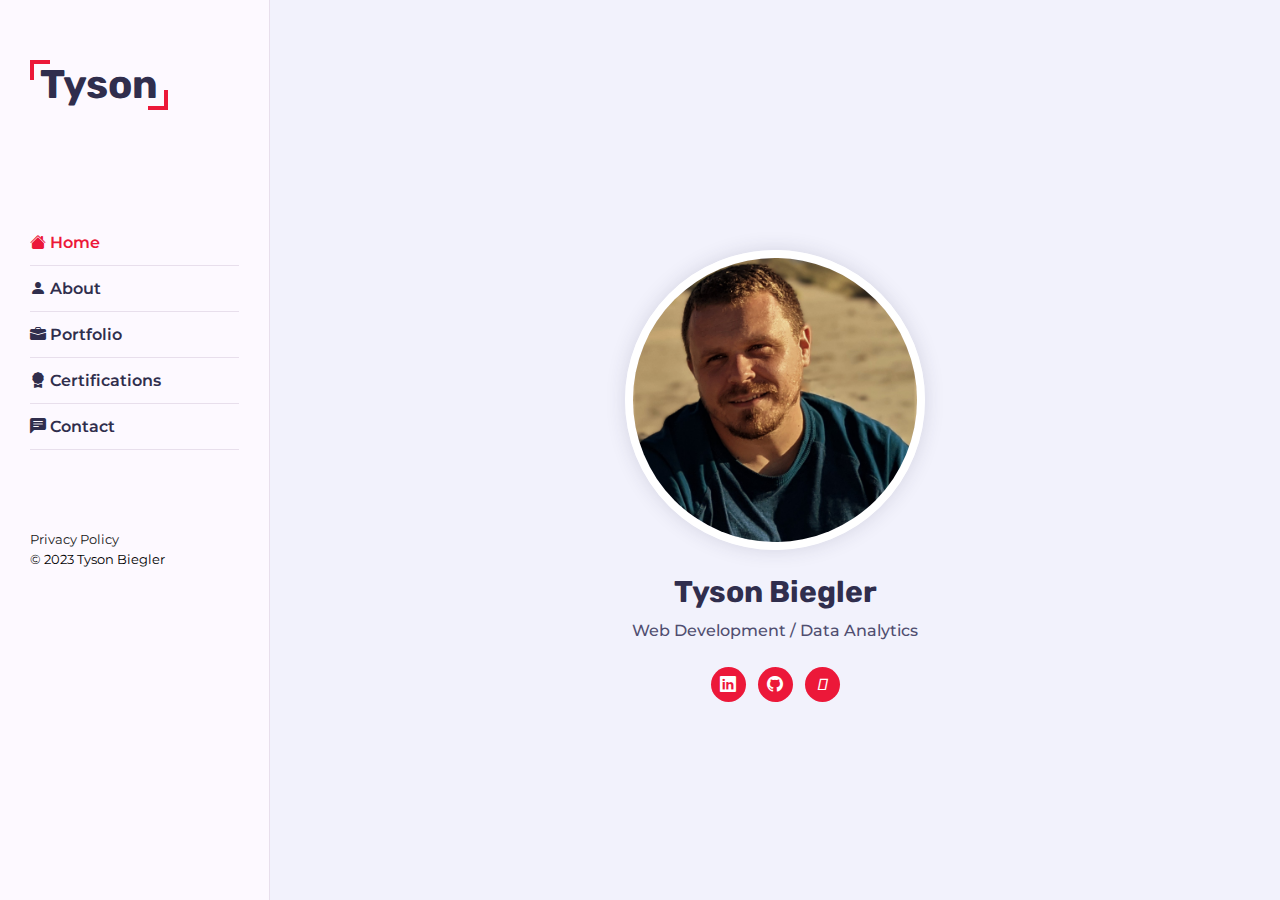
==== index.html @ 474d2e14 "updated project image" ====
<!DOCTYPE html>
<html lang="en">
  <head>
    <title>Tyson Biegler's portfolio for web design and data analytics</title>
    <meta charset="utf-8" />
    <meta name="viewport" content="width=device-width">
    <meta name="description" content="Tyson Biegler's portfolio for web design and data analytics">
    <script src="https://kit.fontawesome.com/125df990b1.js" crossorigin="anonymous"></script>
    <link rel="stylesheet" href="css/styleSwitcher.css" type="text/css" />
    <link rel="stylesheet" href="css/style.css" type="text/css" />
    <link rel="stylesheet" href="css/skins/pink.css" type="text/css" />
    <link rel="stylesheet" href="https://cdn.jsdelivr.net/npm/bootstrap-icons@1.10.2/font/bootstrap-icons.css">
    <!-- Style Switcher Demo -->
    <link rel="stylesheet" class="alternate-style" title="green" href="css/skins/green.css" type="text/css" disabled/>
    <link rel="stylesheet" class="alternate-style" title="blue" href="css/skins/blue.css" type="text/css" disabled/>
    <link rel="stylesheet" class="alternate-style" title="pink" href="css/skins/pink.css" type="text/css" disabled/>
    <link rel="stylesheet" class="alternate-style" title="yellow" href="css/skins/yellow.css" type="text/css" disabled/>
    <link rel="stylesheet" class="alternate-style" title="orange" href="css/skins/orange.css" type="text/css" disabled/>

  </head>
  <body>

    <div class="preloader">
      <div class="loader">

      </div>
    </div>

    <!-- Main Container -->
    <div class="main-container">
      <!-- aside -->
      <div class="aside">
        <div class="aside-inner">


          <div class="nav-toggler">
            <span></span>
          </div>

        <!-- nav -->
        <!-- Logo -->
        <div class="logo">
          <a href="#">Tyson</a>
        </div>

        <ul class="nav">
          <li>
            <a href="#home" class="active"><i class="bi bi-house-fill"></i> Home</a>
          </li>
          <li>
            <a href="#about"><i class="bi bi-person-fill"></i> About</a>
          </li>
          <!-- <li>
            <a href="#services"><i class="bi bi-list-ul"></i> Services</a>
          </li> -->
          <li>
            <a href="#portfolio"><i class="bi bi-briefcase-fill"></i> Portfolio</a>
          </li>
          <li>
            <a href="#certification"><i class="bi bi-award-fill"></i> Certifications</a>
          </li>
          <li>
            <a href="#contact"><i class="bi bi-chat-left-text-fill"></i> Contact</a>
          </li>
        </ul>
        <!-- copyright -->

        <div class="copyright-text"><a href="privacy-policy.html">Privacy Policy</a></div>
        <div class="copyright-text">&copy; 2023 Tyson Biegler</div>
      </div>
      </div>
      <!-- aside end -->
      <!-- main content -->
      <div class="main-content">
        <!-- Home Section -->
        <section class="home section active" id="home">
          <div class="container">
            <div class="intro">
              <img src="images/about.jpg" alt="profile" class="shadow-dark" />
              <h1>Tyson Biegler</h1>
              <p>Web Development / Data Analytics</p>
              <div class="social-links">
                <a href="https://www.linkedin.com/in/tysonbiegler/"><i class="bi bi-linkedin"></i></a>
                <a href="https://github.com/TysonBiegler"><i class="bi bi-github"></i></a>
                <a href="https://www.freecodecamp.org/tysonbiegler"><i class="fab fa-free-code-camp"></i></a>
              </div>
            </div>
          </div>
        </section>
        <!-- Home Section End -->
        <!-- About Section -->
        <section class="about section" id="about">
          <div class="container">
            <div class="row">
              <div class="section-title padd-15">
                <h2>About Me</h2>
              </div>
            </div>
            <div class="row">
              <div class="about-content padd-15">
                <div class="row">
                  <div class="about-text padd-15">
                    <h3>I'm Tyson Biegler a
                      <span>Data Analyst</span></h3>
                      <!-- <p></p> -->
                  </div>
                </div>
                <div class="row">
                  <div class="personal-info padd-15">
                    <div class="row about-contact">
                      <div class="info-item padd-15">
                        <p>Social : <span><a class="quoteLink" target="_blank" href="https://www.linkedin.com/in/tysonbiegler/">Linkedin</a></span></p>
                      </div>
                      <div class="info-item padd-15">
                        <p>My Github : <span class="quoteLink"><a target="_blank" href="https://github.com/TysonBiegler">Github</a></span></p>
                      </div>
                      <div class="info-item padd-15">
                        <p>Tableau Public : <span class="quoteLink"><a target="_blank" href="https://public.tableau.com/app/profile/tyson.biegler">Tableau portfolio</a></span></p>
                      </div>
                    </div>
                    <div class="row">
                      <div class="buttons padd-15">
                        <!-- <a href="#" class="btn">Download Resume</a> -->
                        <a href="#contact" data-section-index="1" class="btn hire-me">Hire Me</a>
                      </div>
                    </div>
                  </div>
                  <div class="skills padd-15">
                    <div class="row">
                      <div class="skill-item padd-15">
                        <h5 class="big-h5">Javascript <i class="bi bi-filetype-js file-type"></i></h5>
                        <h5 class="small-h5">JS<i class="bi bi-filetype-js file-type"></i></h5>
                        <div class="progress">
                          <div class="progress-in" style="width: 80%"></div>
                            <div class="skill-percent">80%</div>
                        </div>
                      </div>
                      <div class="skill-item padd-15">
                        <h5>HTML <i class="bi bi-filetype-html file-type"></i></h5>
                        <div class="progress">
                          <div class="progress-in" style="width: 99%"></div>
                            <div class="skill-percent">99%</div>
                        </div>
                      </div>
                      <div class="skill-item padd-15">
                        <h5>CSS <i class="bi bi-filetype-css file-type"></i></h5>
                        <div class="progress">
                          <div class="progress-in" style="width: 90%"></div>
                            <div class="skill-percent">90%</div>
                        </div>
                      </div>
                      <div class="skill-item padd-15">
                        <h5 class="big-h5">Python <i class="bi bi-filetype-py file-type"></i></h5>
                        <h5 class="small-h5">Py <i class="bi bi-filetype-py file-type"></i></h5>
                        <div class="progress">
                          <div class="progress-in" style="width: 70%"></div>
                            <div class="skill-percent">70%</div>
                        </div>
                      </div>
                      <div class="skill-item padd-15">
                        <h5 class="big-h5">SQL <i class="bi bi-database file-type"></i></h5>
                        <h5 class="small-h5">SQL <i class="bi bi-database file-type"></i></h5>
                        <div class="progress">
                          <div class="progress-in" style="width: 95%"></div>
                            <div class="skill-percent">95%</div>
                        </div>
                      </div>
                    </div>
                  </div>
                </div>
                <div class="row experience-container">
                  <div class="education padd-15">
                    <h3 class="title">Education</h3>
                    <div class="row">
                      <div class="timeline-box padd-15">
                        <div class="timeline shadow-dark">
                          <!-- Timeline Item -->
                          <div class="timeline-item">
                            <div class="circle-dot"></div>
                              <h6 class="timeline-date">
                                <i class="fa fa-calendar"></i> 2022 - 2022
                              </h6>
                              <div class="educationNameContainer">
                              <img class="educationLogo" src="/images/certifications/harvard-logo-transparent.png" alt="Harvard University"><h4 class="timeline-title">CS50's Computer Science for Business Professionals</h4>
                              </div>
                              <p class="timeline-text"><i>"This is CS50s introduction to computer science for business professionals, designed for managers, product managers, founders, and decision-makers more generally. Whereas CS50 itself takes a bottom-up approach, emphasizing mastery of low-level concepts and implementation details thereof, this course takes a top-down approach, emphasizing mastery of high-level concepts and design decisions related thereto. Through lectures on computational thinking, programming languages, internet technologies, web development, technology stacks, and cloud computing, this course empowers you to make technological decisions even if not a technologist yourself. You’ll emerge from this course with first-hand appreciation of how it all works and all the more confident in the factors that should guide your decision-making.
                                "</i><a class="quoteLink" href="https://pll.harvard.edu/course/cs50s-computer-science-business-professionals-0?delta=0"><br><br> - Harvard University</a></p>
                          </div>
                         <!-- Timeline Item End -->
                          <!-- Timeline Item -->
                          <div class="timeline-item">
                            <div class="circle-dot"></div>
                              <h6 class="timeline-date">
                                <i class="fa fa-calendar"></i> 2022 - 2022
                              </h6>
                              <div class="educationNameContainer">
                                <img class="educationLogo" src="/images/certifications/google-logo-transparent-2.png" alt="Google Logo"><h4 class="timeline-title">Google Data Analytics Professional Certificate</h4>
                                </div>
                              <p class="timeline-text"><i>"Those who earn the Google Data Analytics Certificate have completed eight courses, developed by Google, that include hands-on, practice-based assessments and are designed to prepare them for introductory-level roles in Data Analytics. They are competent in tools and platforms including spreadsheets, SQL, Tableau, and R. They know how to prepare, process, analyze, and share data for thoughtful action."</i><br><br><a class="quoteLink" href="https://www.credly.com/badges/bee53de9-b447-4f74-bba3-32d7a01b21b5?source=linked_in_profile"> - Credly.com</a></p>
                          </div>
                         <!-- Timeline Item End -->
                          <!-- Timeline Item -->
                          <div class="timeline-item">
                            <div class="circle-dot"></div>
                              <h6 class="timeline-date">
                                <i class="fa fa-calendar"></i> 2020 - 2020
                              </h6>
                              <div class="educationNameContainer">
                                <img class="educationLogo" src="/images/certifications/freecodecamp-logo-1.png" alt="FreeCodeCamp"><h4 class="timeline-title">Responsive Web Design - FreeCodeCamp.org</h4>
                                </div>
                              <p class="timeline-text"><i>"This certifies that Tyson Biegler has successfully completed the freeCodeCamp.org Responsive Web Design Developer Certification, representing approximately 300 hours of coursework."</i><br><br><a class="quoteLink" href="https://www.freecodecamp.org/certification/tysonbiegler/responsive-web-design"> - Quincy Larson Executive Director, freeCodeCamp.org</a></p>
                          </div>
                         <!-- Timeline Item End -->
                          <!-- Timeline Item -->
                          <div class="timeline-item">
                            <div class="circle-dot"></div>
                              <h6 class="timeline-date">
                                <i class="fa fa-calendar"></i> 2012 - 2014
                              </h6>
                              <div class="educationNameContainer">
                              <img class="educationLogo" src="/images/certifications/wsu.png" alt="Washington State University"><h4 class="timeline-title">Bachelors of Psychology</h4>
                              </div>
                              <p class="timeline-text"><i>"This degree emphasizes both the experimental and applied aspects of the discipline. It provides fundamental training in its basic areas (i.e., physiology, learning, cognition, social, developmental, etc.) as well as extensive training in statistical analysis and scientific methodology."</i><a class="quoteLink" href="https://psychology.wsu.edu/undergrad/majoring-in-psychology-new/"><br><br> - Washington State University</a></p>
                          </div>
                         <!-- Timeline Item End -->

                        </div>
                      </div>
                    </div>
                  </div>
 <!--                 <div class="experience padd-15">
                    <h3 class="title">Experience</h3>
                    <div class="row">
                      <div class="timeline-box padd-15">
                        <div class="timeline shadow-dark">

                          <div class="timeline-item">
                            <div class="circle-dot"></div>
                              <h6 class="timeline-date">
                                <i class="fa fa-calendar"></i> 2013 - 2015
                              </h6>
                              <h4 class="timeline-title">Backend Developer</h4>
                              <p class="timeline-text">Lorem ipsum dolor sit amet, consectetur adipiscing elit. Quisque scelerisque diam non
                                nisi semper, et elementum lorem ornare.</p>
                          </div>


                          <div class="timeline-item">
                            <div class="circle-dot"></div>
                              <h6 class="timeline-date">
                                <i class="fa fa-calendar"></i> 2011 - 2013
                              </h6>
                              <h4 class="timeline-title">Frontend Developer</h4>
                              <p class="timeline-text">Lorem ipsum dolor sit amet, consectetur adipiscing elit. Quisque scelerisque diam non
                                nisi semper, et elementum lorem ornare.</p>
                          </div>

                          <div class="timeline-item">
                            <div class="circle-dot"></div>
                              <h6 class="timeline-date">
                                <i class="fa fa-calendar"></i> 2008 - 2011
                              </h6>
                              <h4 class="timeline-title">Data Analyst</h4>
                              <p class="timeline-text">Lorem ipsum dolor sit amet, consectetur adipiscing elit. Quisque scelerisque diam non
                                nisi semper, et elementum lorem ornare.</p>
                          </div>

                        </div>
                      </div>
                    </div>
                  </div>
                -->
                </div>
              </div>
            </div>
          </div>
        </section>
        <!-- About Section End -->
        <!-- Service Section -->
        <section class="service section" id="services">
            <div class="container">
              <div class="row">
                <div class="section-title padd-15">
                  <h2>Services</h2>
                </div>
              </div>
              <div class="row">

                <!-- Service Item -->
                <div class="service-item padd-15">
                  <div class="service-item-inner">
                    <div class="icon"><i class="fa fa-laptop"></i></div>
                    <h4>Data Analytics</h4>
                    <p>I have experience scraping data from websites using Python, Google Sheets and Excel and I have extensive training in statistical analysis.</p>
                  </div>
                </div>
                <!-- Service Item End -->


                <!-- Service Item -->
                <div class="service-item padd-15">
                  <div class="service-item-inner">
                    <div class="icon"><i class="fa fa-code"></i></div>
                    <h4>Web Development</h4>
                    <p>I have completed over 300 hours of courswwork in web design related courses. I have experience using HTML, CSS, javascript, node.js and Bootstrap.</p>
                  </div>
                </div>
                <!-- Service Item End -->

                <!-- Service Item -->
                <div class="service-item padd-15">
                    <div class="service-item-inner">
                      <div class="icon"><i class="fa fa-rocket"></i></div>
                      <h4>Seo Optimization</h4>
                      <p>I can help get your site on google searches by updating tags in the HTML code and combating spam that might hurt your reputation.</p>
                    </div>
                  </div>
                </div>
                <!-- Service Item End -->


              </div>
            </div>
        </section>
        <!-- Service Section End -->

        <!-- Portfolio Section -->
        <section class="portfolio section" id="portfolio">
          <div class="container">
            <div class="row">
              <div class="section-title padd-15">
                <h2>Portfolio</h2>
              </div>
            </div>
            <div class="row">
              <div class="portfolio-filter padd-15">
                <button type="" class="active" data-filter="all">All</button>
                <button type="" data-filter="web-design">Web Design</button>
                <button type="" data-filter="data-analytics">Data Analytics</button>
                <button type="" data-filter="sql">SQL</button>
                <button type="" data-filter="python">Python</button>
              </div>
            </div>
            <div class="row">


              <!-- portfolio-item -->
              <div class="portfolio-item padd-15" data-category="data-analytics">
                <div class="portfolio-item-inner shadow-dark">
                  <h4>Police Shooting Data (2015-Present)</h4>
                  <div class="portfolio-img">
                    <img src="images/portfolio/police_shootings1.png" alt="Police_shootings_data">
                  </div>
                  <div class="portfolio-info">
                    <h4>Data on police shootings including age, race, armed or not, and fleeing or not</h4>
                    <div class="icon-link"><h4>view page</h4><i class="bi bi-arrow-bar-right"></i>
                    </div>
                    <div class="icon"><a class="caption-link" target="_blank" href="https://public.tableau.com/app/profile/tyson.biegler/viz/PoliceShootingsfrom2015-2022/Dashboard1"><i class="fa fa-search"></i></a></div>
                  </div>
                </div>
              </div>
              <!-- portfolio-item End -->
              <!-- portfolio-item -->
              <div class="portfolio-item padd-15" data-category="data-analytics">
                <div class="portfolio-item-inner shadow-dark">
                  <h4>Web Scraping in Google Sheets</h4>
                  <div class="portfolio-img">
                    <img src="images/portfolio/8.png" alt="Web scaping geo data in google sheets">
                  </div>
                  <div class="portfolio-info">
                    <h4>Google sheets web scraping geo data based on user inputed locations. Returns racial distribution, voting history and trends, crime data, housing prices, climate, curent and future job growth and other data.</h4>
                    <div class="icon-link"><h4>view page</h4><i class="bi bi-arrow-bar-right"></i>
                    </div>
                    <div class="icon"><a class="caption-link" target="_blank" href="https://docs.google.com/spreadsheets/d/1Yjc-MZmzSczLXXQK6Znynyb2drnrXnhj_uIGHl4pqo8/copy?""><i class="fa fa-search"></i></a></div>
                  </div>
                </div>
              </div>
              <!-- portfolio-item End -->
              <!-- portfolio-item -->
              <div class="portfolio-item padd-15" data-category="data-analytics">
                <div class="portfolio-item-inner shadow-dark">
                  <h4>Chocolate Sales Data</h4>
                  <div class="portfolio-img">
                    <img src="images/portfolio/chocolate_sales.png" alt="Chocolate_Sales">
                  </div>
                  <div class="portfolio-info">
                    <h4>Dashboard on chocolate sales used to determine tops sales person / team, best selling product and in which month sales were the best.</h4>
                    <div class="icon-link"><h4>view page</h4><i class="bi bi-arrow-bar-right"></i>
                    </div>
                    <div class="icon"><a class="caption-link" target="_blank" href="https://public.tableau.com/app/profile/tyson.biegler/viz/chocolatesales/Dashboard1?publish=yes"><i class="fa fa-search"></i></a></div>
                  </div>
                </div>
              </div>
              <!-- portfolio-item End -->
              <!-- portfolio-item -->
              <div class="portfolio-item padd-15" data-category="data-analytics">
                <div class="portfolio-item-inner shadow-dark">
                  <h4>World Happiness</h4>
                  <div class="portfolio-img">
                    <img src="images/portfolio/6.png" alt="World Happiness analysis">
                  </div>
                  <div class="portfolio-info">
                    <h4>Part of a world happiness analysis</h4>
                    <div class="icon-link"><h4>view page</h4><i class="bi bi-arrow-bar-right"></i>
                    </div>
                    <div class="icon"><a class="caption-link" target="_blank" href="https://public.tableau.com/app/profile/tyson.biegler/viz/World_happiness_16501778959130/Dashboard1"><i class="fa fa-search"></i></a></div>
                  </div>
                </div>
              </div>

              <!-- portfolio-item End -->
              <!-- portfolio-item -->
              <div class="portfolio-item padd-15" data-category="data-analytics">
                <div class="portfolio-item-inner shadow-dark">
                  <h4>Sales Analysis</h4>
                  <div class="portfolio-img">
                    <img src="images/portfolio/7.png" alt="customer sales analysis">
                  </div>
                  <div class="portfolio-info">
                    <h4>Analysis of fictional customers of a multi prodocut store</h4>
                    <div class="icon-link"><h4>view page</h4><i class="bi bi-arrow-bar-right"></i>
                    </div>
                    <div class="icon"><a class="caption-link" target="_blank" href="https://public.tableau.com/app/profile/tyson.biegler/viz/CustomerAnalysisDashboard_16533697993310/Dashboard1"><i class="fa fa-search"></i></a></div>
                  </div>
                </div>
              </div>

              <!-- portfolio-item End -->


              <!-- portfolio-item -->
              <div class="portfolio-item padd-15" data-category="sql">
                <div class="portfolio-item-inner shadow-dark">
                  <h4>Knightlab's SQL Murder Mystery</h4>
                  <div class="portfolio-img">
                    <img src="images/portfolio/murderMystrySQL.jpg" alt="Chocolate_Sales">
                  </div>
                  <div class="portfolio-info">
                    <h4>using SQL to gather data from several tables and determine the murderer and the brains behind the operation</h4>
                    <div class="icon-link"><h4>view page</h4><i class="bi bi-arrow-bar-right"></i>
                    </div>
                    <div class="icon"><a class="caption-link" target="_blank" href="https://github.com/TysonBiegler/SQL_Portfolio/blob/Master/SQL_Portfolio/SQL_Murder_Mystry.sql"><i class="fa fa-search"></i></a></div>
                  </div>
                </div>
              </div>
              <!-- portfolio-item End -->

              <!-- portfolio-item -->
              <div class="portfolio-item padd-15" data-category="sql">
                <div class="portfolio-item-inner shadow-dark ">
                  <h4>Chocolate Sales SQL queries</h4>
                  <div class="portfolio-img">
                    <img src="images/portfolio/chocolate_sales_SQL.jpg" alt="Chocolate_Sales">
                  </div>
                  <div class="portfolio-info shadeImg">
                    <h4>SQL queries that were used to find interesting information to include in the chocolate sales dashboard</h4>
                    <div class="icon-link"><h4>view page</h4><i class="bi bi-arrow-bar-right"></i>
                    </div>
                    <div class="icon"><a class="caption-link" target="_blank" href="https://github.com/TysonBiegler/SQL_Portfolio/blob/Master/SQL_Portfolio/Chocolate_sales.sql"><i class="fa fa-search"></i></a></div>
                  </div>
                </div>
              </div>
              <!-- portfolio-item End -->
              <!-- portfolio-item -->
              <div class="portfolio-item padd-15" data-category="python">
                <div class="portfolio-item-inner shadow-dark">
                  <h4>Web Scraping Realtor.com</h4>
                  <div class="portfolio-img">
                    <img src="images/portfolio/9.png" alt="Python WebScraping">
                  </div>
                  <div class="portfolio-info">
                    <h4>Scrapes JSON data from realtor.com and returns relevant information based on user inputs. </h4>
                    <!-- <div class="icon-link"><h4>view page</h4><i class="bi bi-arrow-bar-right"></i>
                    </div> -->
                    <div class="icon"><a class="caption-link" target="_blank" href="https://github.com/TysonBiegler/tyson-biegler-portfolio/blob/master/images/portfolio/9.png"><i class="fa fa-search"></i></a></div>
                  </div>
                </div>
              </div>

              <!-- portfolio-item End -->
              <!-- portfolio-item -->
              <div class="portfolio-item padd-15" data-category="web-design">
                <div class="portfolio-item-inner shadow-dark">
                  <h4>Tindog</h4>
                  <div class="portfolio-img">
                    <img src="images/portfolio/1.png" alt="Tinder for your dog">
                  </div>
                  <div class="portfolio-info">
                    <h4>Tindog</h4>
                    <h4>Tinder for your dog</h4>
                    <div class="icon-link"><h4>view page</h4><i class="bi bi-arrow-bar-right"></i>
                    </div>
                    <div class="icon"><a class="caption-link" target="_blank" href="https://tysonbiegler.github.io/tindog/"><i class="fa fa-search"></i></a>
                    </div>
                  </div>
                </div>
              </div>
              <!-- portfolio-item End -->
              <!-- portfolio-item -->
              <div class="portfolio-item padd-15" data-category="web-design">
                <div class="portfolio-item-inner shadow-dark">
                  <h4>Javascript Todo List</h4>
                  <div class="portfolio-img">
                    <img src="images/portfolio/2.png" alt="Javascript todo list">
                  </div>
                  <div class="portfolio-info">
                    <h4>Todo List made with HTML, CSS and Javascript</h4>
                    <div class="icon-link"><h4>view page</h4><i class="bi bi-arrow-bar-right"></i>
                    </div>
                    <div class="icon"><a class="caption-link" target="_blank" href="https://tysonbiegler.github.io/Todo-App/"><i class="fa fa-search"></i></a></div>
                  </div>
                </div>
              </div>
              <!-- portfolio-item End -->
              <!-- portfolio-item -->
              <div class="portfolio-item padd-15" data-category="web-design">
                <div class="portfolio-item-inner shadow-dark">
                  <h4>Starbucks Landing Page</h4>
                  <div class="portfolio-img">
                    <img src="images/portfolio/3.png" alt="Starbucks Landing Page">
                  </div>
                  <div class="portfolio-info">
                    <h4>Starbucks landing page made with HTML, CSS, and Javascript</h4>
                    <div class="icon-link"><h4>view page</h4><i class="bi bi-arrow-bar-right"></i>
                    </div>
                    <div class="icon"><a class="caption-link" target="_blank" href="https://tysonbiegler.github.io/Starbucks-Landing-Page/"><i class="fa fa-search"></i></a></div>
                  </div>
                </div>
              </div>
              <!-- portfolio-item End -->
              <!-- portfolio-item -->
              <div class="portfolio-item padd-15" data-category="web-design">
                <div class="portfolio-item-inner shadow-dark">
                  <h4>Javascript Calculator</h4>
                  <div class="portfolio-img">
                    <img src="images/portfolio/4.png" alt="Caluculator">
                  </div>
                  <div class="portfolio-info">
                    <h4>A simple Calculator made with HTML, CSS, and Javascript</h4>
                    <div class="icon-link"><h4>view page</h4><i class="bi bi-arrow-bar-right"></i>
                    </div>
                    <div class="icon"><a class="caption-link" target="_blank" href="https://tysonbiegler.github.io/Calculator/"><i class="fa fa-search"></i></a></div>
                  </div>
                </div>
              </div>
              <!-- portfolio-item End -->
              <!-- portfolio-item -->
              <div class="portfolio-item padd-15" data-category="web-design">
                <div class="portfolio-item-inner shadow-dark">
                  <h4>CSS Technical Documentation</h4>
                  <div class="portfolio-img">
                    <img src="images/portfolio/5.png" alt="CSS Technical Documentation">
                  </div>
                  <div class="portfolio-info">
                    <h4>Technical documentation page made with HTML and CSS</h4>
                    <div class="icon-link"><h4>view page</h4><i class="bi bi-arrow-bar-right"></i>
                    </div>
                    <div class="icon"><a class="caption-link" target="_blank" href="https://tysonbiegler.github.io/Technical-Documentation/"><i class="fa fa-search"></i></a></div>
                  </div>
                </div>
              </div>
              <!-- portfolio-item End -->
            </div>
          </div>
        </section>
        <!-- Portfolio Section End -->

        <!-- certification Section -->
        <section class="certification section" id="certification">
          <div class="container">
            <div class="row">
              <div class="section-title padd-15">
                <h2>Latest certification</h2>
              </div>
            </div>
            <div class="row">
              <!-- certification Item -->
              <div class="certification-item padd-15">
                <div class="certification-item-inner shadow-dark">
                  <div class="certification-img">
                    <img src="images/certifications/harvard.jpg" alt="certification">
                    <div class="certification-date">
                      15 November 2022
                    </div>
                  </div>
                  <div class="certification-info">
                    <h4 class="certification-title"><a target="_blank" href="https://www.coursera.org/account/accomplishments/professional-cert/PJYAPL3D7B2R">Harvard University - CS50B</a></h4>
                    <p class="certification-description"></p>
                    <p class="certification-tags">Tags :
                      <span class="tag-text">computational thinking</span>,
                      <span class="tag-text">Javascript</span>,
                      <span class="tag-text">web development</span>,
                      <span class="tag-text">cloud computing</span>
                    </p>
                  </div>
                </div>
              </div>
              <!-- certification Item End -->
              <!-- certification Item -->
              <div class="certification-item padd-15">
                <div class="certification-item-inner shadow-dark">
                  <div class="certification-img">
                    <img src="images/certifications/1.png" alt="certification">
                    <div class="certification-date">
                      15 May 2022
                    </div>
                  </div>
                  <div class="certification-info">
                    <h4 class="certification-title"><a target="_blank" href="https://www.coursera.org/account/accomplishments/professional-cert/PJYAPL3D7B2R">Google Data Analytics Professional Certificate</a></h4>
                    <p class="certification-description"></p>
                    <p class="certification-tags">Tags :
                      <span class="tag-text">SQL</span>,
                      <span class="tag-text">R Programing</span>,
                      <span class="tag-text">Tableau</span>,
                      <span class="tag-text">Google Sheets</span>

                    </p>
                  </div>
                </div>
              </div>
              <!-- certification Item End -->
              <!-- certification Item -->
              <div class="certification-item padd-15">
                <div class="certification-item-inner shadow-dark">
                  <div class="certification-img">
                    <img src="images/certifications/2.png" alt="certification">
                    <div class="certification-date">
                      8 Apr 2022
                    </div>
                  </div>
                  <div class="certification-info">
                    <h4 class="certification-title"><a href="https://www.hackerrank.com/certificates/fe7a765c4199">Hacker Rank SQL(Basic)</a></h4>
                    <p class="certification-description"></p>
                      <p class="certification-tags">Tags :
                        <span class="tag-text">SQL</span>,
                         <span class="tag-text">MySql</span>
                        </p>
                    </div>
                </div>
              </div>
              <!-- certification Item End -->
              <!-- certification Item -->
              <div class="certification-item padd-15">
                <div class="certification-item-inner shadow-dark">
                  <div class="certification-img">
                    <img src="images/certifications/3.png" alt="certification">
                    <div class="certification-date">
                      7 Dec 2020
                    </div>
                  </div>
                  <div class="certification-info">
                    <h4 class="certification-title"><a href="https://www.freecodecamp.org/certification/tysonbiegler/responsive-web-design">Responsive Web Design</a></h4>
                    <p class="certification-description"></p>
                      <p class="certification-tags">Tags : <span class="tag-text">HTML</span>, <span class="tag-text">CSS</span>, <span class="tag-text">Javascript</span>, <span class="tag-text">Bootstrap</span></p>
                    </div>
                </div>
              </div>
              <!-- certification Item End -->
              <!-- certification Item -->
              <div class="certification-item padd-15">
                <div class="certification-item-inner shadow-dark">
                  <div class="certification-img">
                    <img src="images/certifications/4.png" alt="certification">
                    <div class="certification-date">
                      28 Feb 2022
                    </div>
                  </div>
                  <div class="certification-info">
                    <h4 class="certification-title"><a href="https://www.sololearn.com/certificates/course/en/19803069/1060/landscape/png">Solo Learn - SQL</a></h4>
                    <p class="certification-description"></p>
                      <p class="certification-tags">Tags :
                        <span class="tag-text">SQL</span>
                      </p>
                    </div>
                </div>
              </div>
              <!-- certification Item End -->
            </div>
            </section>
        <!-- certification Section End -->

            <!-- Content section -->
            <section class="contact section" id="contact">
              <div class="container">
                <div class="row">

                  <div class="section-title padd-15">
                    <h2>Contact Me</h2>
                  </div>
                </div>

                <!-- Contact Form -->
                <div class="row">
                  <form class="contact-form padd-15" action="https://formsubmit.co/el/noxoci" target="_blank">
                    <input type="text" name="_honey" style="display:none">
                    <input type="hidden" name="_captcha" value="true">
                    <div class="row">
                      <div class="form-item col-6 padd-15">
                        <div class="form-group">
                          <input type="text" name="name" class="form-control" placeholder="Name*">
                        </div>
                      </div>
                      <div class="form-item col-6 padd-15">
                        <div class="form-group">
                          <input type="text" name="email" class="form-control" placeholder="Email*">
                        </div>
                      </div>
                    </div>
                      <div class="row">
                      <div class="form-item col-12 padd-15">
                        <div class="form-group">
                          <input type="text" name="subject" class="form-control" placeholder="Subject*">
                          </div>
                        </div>
                      </div>
                      <div class="row">
                        <div class="form-item col-12 padd-15">
                          <div class="form-group">
                            <textarea class="form-control" name="message" placeholder="Your Message..."></textarea>
                            </div>
                          </div>
                          <div class="row">
                            <div class="col-12 padd-15">
                              <button type="submit" class="btn">Send Message</button>
                            </div>
                          </div>
                        </div>
                    </div>
                  </form>
                </div>
                <!-- Contact From End -->
              </div>
            </section>
            <!-- content section end -->
      </div>
            <!-- Main content end -->




    </div>
      <!-- Main Container -->
      <!-- Lightbox -->
      <div class="lightbox">
        <div class="lightbox-content">
          <div class="lightbox-close">&times;</div>
          <img src="images/portfolio/2.jpg" class="lightbox-img">
          <!-- <img src="images/portfolio/2.jpg" class="lightbox-img" onclick="nextItem()"> -->
          <div class="lightbox-caption">
            <div class="caption-text">Web Design</div>
            <div class="caption-link"><a href="#">Link</div>
            <div class="caption-counter">1 of 6</div>
          </div>
        </div>
        <div class="lightbox-controls">
          <div class="prev-item" onclick="prevItem()"><i class="fa fa-angle-left"></i></div>
          <div class="next-item" onclick="nextItem()"><i class="fa fa-angle-right"></i></div>
        </div>
      </div>
<!-- lightbox End -->

<!--  Style Switcher Demo -->
<div class="style-switcher">
  <div class="toggle-style-switcher">
    <i class="fa fa-cog fa-spin"></i>
  </div>
  <h5>Style Switcher</h5>
    <ul>
      <li><a href="javascript:void(0)" title="green" style="background-color:  #72b626" onclick="setActiveStyle('green')"></a></li>
      <li><a href="javascript:void(0)" title="blue" style="background-color: #2196f3" onclick="setActiveStyle('blue')"></a></li>
      <li><a href="javascript:void(0)" title="pink" style="background-color: #ec1839" onclick="setActiveStyle('pink')"></a></li>
      <li><a href="javascript:void(0)" title="yellow" style="background-color: #ffb400" onclick="setActiveStyle('yellow')"></a></li>
      <li><a href="javascript:void(0)" title="orange" style="background-color: #fa5b0f" onclick="setActiveStyle('orange')"></a></li>
    </ul>

      <h5>Toggle Night Mode</h5>
    <div class="night-mode-selector">
      <label class="sun">
        <input type="radio" class="body-skin" name="body-style" value="light" checked="true">
        <p class="far fa-sun"></p>
      </label>
      <label class="moon">
        <input type="radio" class="body-skin" name="body-style" value="dark">
        <p class="fas fa-cloud-moon"></p>
      </label>
  </div>
</div>


<!-- Template Javascript -->
<script src="js/script.js"></script>
<!-- Live Style js - demo -->
<script src="js/styleSwitcher.js"></script>
  </body>
</html>
---- css/style.css ----
/*Icons*/
@import url("https://stackpath.bootstrapcdn.com/font-awesome/4.7.0/css/font-awesome.min.css");
@import url("https://cdn.jsdelivr.net/npm/bootstrap-icons@1.8.3/font/bootstrap-icons.css");
/*Google fonts*/
@import url("https://fonts.googleapis.com/css?family=Montserrat:400,500,600,700&display=swap");
@import url("https://fonts.googleapis.com/css?family=Rubik:500,700,900&display=swap");
/* General Style */
body {
  margin: 0;
  line-height: 1.5;
  font-size: 16px;
  font-family: "Montserrat", sans-serif;
  font-weight: 400;
}

* {
  margin: 0;
  padding: 0;
  outline: 0;
  text-decoration: none;
  box-sizing: border-box;
}

::before,
::after {
  box-sizing: border-box;
}
input,
textarea,
select {
  font-family: "Montserrat", sans-serif;
}

.small-h5 {
  display: none;
}

.section {
  overflow-y: auto;
  background-color: #f2f2fc;
  min-height: 100vh;
  display: block;
  padding: 0 30px;
  position: fixed;
  left: 270px;
  top: 0;
  right: 0;
  bottom: 0;
  z-index: 0;
  opacity: 1;
  -webkit-transition: all 0.3s ease;
  transition: all 0.3s ease;
}
.section.back-section {
  z-index: 1;
}
.section.active {
  opacity: 1;
  z-index: 2;
  /* -webkit-animation: slideSection 1s ease;
  animation: slideSection 1s ease; */
}

/* @-webkit-keyframes slideSection {
  0% {
    -webkit-transform: translateX(100%);
    transform: translateX(100%);
  }
  100% {
    -webkit-transform: translateX(0%);
    transform: translateX(0%);
  }
}
@keyframes slideSection {
  0% {
    -webkit-transform: translateX(100%);
    transform: translateX(100%);
  }
  100% {
    -webkit-transform: translateX(0%);
    transform: translateX(0%);
  }
} */

.section .container {
  padding-top: 60px;
  padding-bottom: 70px;
}
.section-title {
  -ms-flex: 0 0 100%;
  flex: 0 0 100%;
  max-width: 100%;
  margin-bottom: 60px;
}
.section-title h2 {
  font-size: 40px;
  color: #302e4d;
  font-family: "Rubik", sans-serif;
  font-weight: 700;
  margin: 0;
  position: relative;
}
.section-title h2::before {
  content: "";
  height: 4px;
  width: 50px;
  position: absolute;
  top: 100%;
  left: 0;
}
.section-title h2::after {
  content: "";
  height: 4px;
  width: 25px;
  position: absolute;
  top: 100%;
  left: 0;
  margin-top: 8px;
}
.row {
  display: -ms-flexbox;
  display: flex;
  -ms-flex-wrap: wrap;
  flex-wrap: wrap;
  margin-right: -15px;
  margin-left: -15px;
  position: relative;
}
.padd-15 {
  padding-left: 15px;
  padding-right: 15px;
}

.about-contact {
  display: flex;
  flex-direction: column;
}
.about-contact p {
  display: flex;
  flex-direction: column;
}
.main-content {
  padding-left: 270px;
}

.container {
  max-width: 1100px;
  width: 100%;
  margin: auto;
  margin-bottom: 40px;
}

.shadow-dark {
  -webkit-box-shadow: 0 0 20px rgba(48, 46, 77, 0.15);
  box-shadow: 0 0 20px rgba(48, 46, 77, 0.15);
}

.btn {
  font-size: 16px;
  font-family: "Rubik", sans-serif;
  font-weight: 500;
  padding: 12px 35px;
  color: #ffffff;
  border-radius: 40px;
  -webkit-transition: all 0.3s ease;
  transition: all 0.3s ease;
  display: inline-block;
  white-space: nowrap;
  border: none;
  cursor: pointer;
}
.btn:hover {
  -webkit-transform: scale(1.05);
  transform: scale(1.05);
}
.hidden {
  display: none !important;
}

/* loading spinner */
.preloader {
  background-color: #222222;
  position: fixed;
  left: 0;
  top: 0;
  height: 100%;
  width: 100%;
  z-index: 150;
  display: -ms-flexbox;
  display: flex;
  -ms-flex-align: center;
  align-items: center;
  -ms-flex-pack: center;
  justify-content: center;
  -webkit-transition: all 1s ease;
  transition: all 1s ease;
}
.preloader.opacity-0 {
  opacity: 0;
}

.preloader .loader {
  height: 40px;
  width: 40px;
  border: 5px double #e3e3e3;
  border-radius: 50%;
  border-top: 5px solid transparent;
  border-bottom: 5px solid transparent;
  -webkit-animation: spin 2s linear infinite;
  animation: spin 2s linear infinite;
}
@-webkit-keyframes spin {
  0% {
    -webkit-transform: rotate(0deg);
    transform: rotate(0deg);
  }
  100% {
    -webkit-transform: rotate(360deg);
    transform: rotate(360deg);
  }
}

@keyframes spin {
  0% {
    -webkit-transform: rotate(0deg);
    transform: rotate(0deg);
  }
  100% {
    -webkit-transform: rotate(360deg);
    transform: rotate(360deg);
  }
}
/* Aside */
.aside {
  width: 270px;
  background-color: #fdf9ff;
  position: fixed;
  height: 100%;
  left: 0;
  top: 0;
  z-index: 10;
  border-right: 1px solid #e8dfec;
  -webkit-transition: all 0.3s ease;
  transition: all 0.3s ease;
}
.aside .aside-inner {
  position: absolute;
  left: 0;
  top: 0;
  width: 100%;
  height: 100%;
  padding: 30px;
  overflow-y: auto;
}

.aside .logo {
  padding: 30px 0;
}
.aside .logo a {
  font-size: 40px;
  color: #302e4d;
  font-family: "Rubik", sans-serif;
  font-weight: 700;
  text-decoration: none;
  display: inline-block;
  position: relative;
  padding: 0 10px;
  line-height: 50px;
}
.aside .logo a::before {
  content: "";
  height: 20px;
  width: 20px;
  position: absolute;
  top: 0;
  left: 0;
}
.aside .logo a::after {
  content: "";
  height: 20px;
  width: 20px;
  position: absolute;
  bottom: 0;
  right: 0;
}

.aside .nav-toggler {
  height: 40px;
  width: 40px;
  border: 1px solid #d4d4e3;
  cursor: pointer;
  position: fixed;
  left: 300px;
  top: 20px;
  z-index: 11;
  border-radius: 5px;
  background-color: #fdf9ff;
  /* display: -ms-flexbox;
  display: flex; */
  display: none;
  -ms-flex-align: center;
  align-items: center;
  -ms-flex-pack: center;
  justify-content: center;
  -webkit-transition: all 0.3s ease;
  transition: all 0.3s ease;
}
.aside .nav-toggler span {
  height: 2px;
  width: 18px;
  display: inline-block;
  position: relative;
}
.aside .nav-toggler.open span {
  background-color: transparent;

}

.aside .nav-toggler span::before {
  content: "";
  height: 2px;
  width: 18px;
  position: absolute;
  top: -6px;
  left: 0;
}
.aside .nav-toggler.open span::before {
  -webkit-transform: rotate(45deg);
  transform: rotate(45deg);
  top: 0px;
}
.aside .nav-toggler span::after {
  content: "";
  height: 2px;
  width: 18px;
  position: absolute;
  top: 6px;
  left: 0;
}
.aside .nav-toggler.open span::after {
  -webkit-transform: rotate(-45deg);
  transform: rotate(-45deg);
  top: 0px;
}
.aside .nav {
  list-style: none;
  margin: 80px 0;
}

.aside .nav li {
  display: block;
}
.aside .nav li a {
  font-size: 16px;
  font-weight: 600;
  color: #302e4d;
  text-decoration: none;
  line-height: 45px;
  display: block;
  border-bottom: 1px solid #e8dfec;
  -webkit-transition: all 0.3s ease;
  transition: all 0.3s ease;
  text-transform: capitalize;
}
.aside .nav li a:not(.active):hover {
  padding-left: 5px;
}
.aside .nav li a .fa {
  margin-right: 5px;
}
.aside .copyright-text {
  font-size: 13px;
  columns: #7d7d7d;
}

/* Home secton */
.home {
  min-height: 100vh;
  display: -ms-flexbox;
  display: flex;
}

.home .intro {
  padding-top: 20%;
  text-align: center;
  display: flex;
  flex-direction: column;
  justify-content: flex-start;
  align-items: center;
  height: 100vh;
}

.home .intro img {
  height: 300px;
  width: 300px;
  border-radius: 50%;
  border: 8px solid #ffffff;
}

.home .intro h1 {
  font-size: 30px;
  color: #302e4d;
  font-family: "Rubik", sans-serif;
  font-weight: 700;
  margin: 20px 0 5px;
}

.home .intro p {
  font-size: 16px;
  font-weight: 500;
  margin: 0;
  line-height: 22px;
  color: #504e70;
}

.home .intro .social-links {
  margin-top: 25px;
}

.home .intro .social-links a {
  height: 35px;
  width: 35px;
  display: inline-block;
  text-align: center;
  line-height: 35px;
  color: #ffffff;
  margin: 0 4px;
  border-radius: 50%;
  text-decoration: none;
  -webkit-transition: all 0.3s ease;
  transition: all 0.3s ease;
}


a:link {
    color:#222222
}
a:visited {
    color:#222222
}



.home .intro .social-links a:hover {
  -webkit-transform: scale(1.1);
  transform: scale(1.1);
}

/* about section */
.about {
  overflow-y: auto;
}

.about .about-content {
  -ms-flex: 0 0 100%;
  flex: 0 0 100%;
  max-width: 100%;
}

.about .about-content .about-text {
  -ms-flex: 0 0 100%;
  flex: 0 0 100%;
  max-width: 100%;
}

.about .about-content .about-text h3 {
  font-size: 24px;
  margin-bottom: 15px;
  font-weight: 700;
  color: #302e4d;
}

.about .about-content .about-text p {
  font-size: 16px;
  line-height: 25px;
  color: #504e70;
  margin: 0;
}

.about .about-content .personal-info {
  -ms-flex: 0 0 60%;
  flex: 0 0 60%;
  max-width: 60%;
  margin-top: 40px;
}

.about .about-content .personal-info .info-item {
  -ms-flex: 0 0 50%;
  flex: 0 0 50%;
  max-width: 50%;
}

.about .about-content .personal-info .info-item p {
  font-weight: 600;
  padding: 10px 0;
  font-size: 16px;
  color: #302e4d;
  margin: 0;
  border-bottom: 1px solid #e8dfec;
}
.about .about-content .personal-info .info-item p span {
  font-weight: 400;
  color: #504e70;
  margin-left: 4px;
  display: inline-block;
}
.about .about-content .personal-info .buttons {
  margin-top: 30px;
}

.about .about-content .personal-info .buttons .btn {
  margin-right: 15px;
  margin-top: 10px;
}

.about .about-content .skills {
  -ms-flex: 0 0 40%;
  flex: 0 0 40%;
  max-width: 40%;
  margin-top: 40px;
}

.about .about-content .skills .skill-item {
  -ms-flex: 0 0 100%;
  flex: 0 0 100%;
  max-width: 100%;
}
.about .about-content .skills .skill-item h5 {
  line-height: 40px;
  font-weight: 600;
  font-size: 16px;
  color: #302e4d;
  text-transform: capitalize;
  margin: 0;
}

.about .about-content .skills .skill-item .progress {
  background-color: #e3e3e3;
  height: 7px;
  border-radius: 4px;
  width: 100%;
  position: relative;
}
.about .about-content .skills .skill-item {
  margin-bottom: 30px;
}
.about .about-content .skills .skill-item .progress .progress-in {
  position: absolute;
  left: 0;
  top: 0;
  height: 100%;
  border-radius: 4px;
}

.about .about-content .skills .skill-item .progress .skill-percent {
  /* display: none; */
  line-height: 40px;
  position: absolute;
  right: 0;
  color: #302e4d;
  top: -40px;
  font-weight: 400;
}

.about .about-content .education {
  -ms-flex: 0 0 50%;
  flex: 0 0 50%;
  max-width: 50%;
  margin-top: 30px;
}
.about .about-content .experience {
  -ms-flex: 0 0 50%;
  flex: 0 0 50%;
  max-width: 50%;
  margin-top: 30px;
}

.about .about-content h3 .title {
  font-size: 24px;
  margin-bottom: 30px;
  font-weight: 700;
  color: #302e4d;
}

.about .about-content .timeline-box {
  -ms-flex: 0 0 100%;
  flex: 0 0 100%;
  max-width: 100%;
}
.about .about-content .timeline {
  background-color: #fdf9ff;
  padding: 30px 15px;
  border: 1px solid #d4d4e3;
  border-radius: 10px;
  width: 100%;
  position: relative;
}
.about .about-content .timeline .timeline-item {
  position: relative;
  padding-left: 37px;
  padding-bottom: 50px;
}
.about .about-content .timeline .timeline-item:last-child {
  padding-bottom: 0px;
}
.about .about-content .timeline .timeline-item::before {
  content: "";
  width: 1px;
  position: absolute;
  height: 100%;
  left: 7px;
  top: 0;
}
.about .about-content .timeline .circle-dot {
  position: absolute;
  left: 0;
  top: 0px;
  height: 15px;
  width: 15px;
  left: 0px;
  border-radius: 50%;
}

.about .about-content .timeline .timeline-date {
  font-size: 14px;
  font-weight: 400;
  margin-bottom: 12px;
  color: #504e70;
}
.about .about-content .timeline .timeline-date .fa {
  margin-right: 5px;
}
.about .about-content .timeline .timeline-title {
  font-weight: 700;
  font-size: 18px;
  text-transform: capitalize;
  color: #302e4d;
}

.educationLogo {
  width: 30px;
  margin-right: 5px;
}

.educationNameContainer {
  display: flex;
  align-items: center;
  margin-bottom: 15px;
}
.about .about-content .timeline .timeline-text {
  font-size: 16px;
  line-height: 25px;
  color: #504e70;
  margin: 0;
}

.about .row .experience-container {
  display: flex;
  justify-content: center;
  align-items: center;
  width: 100%;
  justify-content: center;
  padding-bottom: 80px;
  overflow-y: auto;
}



.experience-container{
  display: flex;
  flex-direction: column;
  align-items: center;
  flex-wrap: wrap;
  min-width: 300px;
}

/* Service section */
.service {
  overflow-y: auto;
}
.service .container {
  padding-bottom: 40px;
}

.service .service-item {
  -ms-flex: 0 0 33.33%;
  flex: 0 0 33.33%;
  max-width: 33.33%;
  margin-bottom: 30px;
  display: -ms-flexbox;
  display: flex;
}

.service .service-item .service-item-inner {
  background-color: #fdf9ff;
  border: 1px solid #d4d4e3;
  border-radius: 10px;
  padding: 30px 15px;
  text-align: center;
  -webkit-transition: all 0.3s ease;
  transition: all 0.3s ease;
  width: 100%;
}
.service .service-item .service-item-inner:hover {
  -webkit-box-shadow: 0 0 20px rgba(48, 46, 77, 0.15);
  box-shadow: 0 0 20px rgba(48, 46, 77, 0.15);
}
.service .service-item .service-item-inner .icon {
  height: 60px;
  width: 60px;
  display: block;
  border-radius: 50%;
  margin: 0 auto 30px;
  text-align: center;
  -webkit-transition: all 0.3s ease;
  transition: all 0.3s ease;
}
.service .service-item .service-item-inner:hover .icon .fa {
  font-size: 25px;
  color: #fff;
}
.service .service-item .service-item-inner .icon .fa {
  font-size: 40px;
  line-height: 60px;
  -webkit-transition: all 0.3s ease;
  transition: all 0.3s ease;
}
.service .service-item .service-item-inner h4 {
  font-size: 18px;
  margin-bottom: 15px;
  color: #302e4d;
  font-weight: 700;
  text-transform: capitalize;
}
.service .service-item .service-item-inner p {
  font-size: 16px;
  color: #504e70;
  line-height: 25px;
  margin: 0;
}



/* Portfolio section */

.portfolio .container {
  padding-bottom: 40px;
}
.portfolio .portfolio-filter {
  -ms-flex: 0 0 100%;
  flex: 0 0 100%;
  max-width: 100%;
  text-align: center;
  margin-bottom: 40px;
}

.portfolio .portfolio-filter button {
  border: none;
  background-color: transparent;
  font-size: 18px;
  font-weight: 700;
  text-transform: capitalize;
  margin: 0 10px;
  color: #302e4d;
  cursor: pointer;
  border-bottom: 2px solid transparent;
  white-space: nowrap;
  padding-bottom: 2px;
  -webkit-transition: all 0.3s ease;
  transition: all 0.3s ease;
}
.portfolio .portfolio-item {
  flex: 0 0 33.33%;
  max-width: 33.33%;
  margin-bottom: 30px;
}

.portfolio .portfolio-item.hide {
  display: none;
}
.portfolio .portfolio-item.show {
  display: block;
  animation: showItem 0.5s ease;
}
/* @-webkit-keyframes showItem {
  0% {
    -webkit-transform: scale(0.8);
    transform: scale(0.8);
    opacity: 0;
  }
  100% {
    -webkit-transform: scale(1);
    transform: scale(1);
    opacity: 1;
  }
} */

.portfolio .portfolio-item-inner {
  border: 6px solid #fdf9ff;
  background: #fdf9ff;
  border-radius: 10px;
  overflow:hidden;
  cursor: pointer;
  position: relative;
  /* height: 335px; */
  height: auto;
  display: flex;
  flex-direction: column;
  justify-content: center;
  align-items: center;
}

.portfolio .portfolio-item-inner h4 {
  padding: 5px 0px;
  color: #393939;
}
.portfolio .portfolio-item-inner .portfolio-img img {
  max-width: 100%;
  display: block;
}

.portfolio .portfolio-item .portfolio-info {
  position: absolute;
  left: 0;
  top: 0;
  background-color: rgba(0, 0, 0, 0.8);
  height: 100%;
  width: 100%;
  z-index: 1;
  padding: 30px;
  opacity: 0;
}
.portfolio .portfolio-item-inner:hover .portfolio-info {
  opacity: 1;
}

.portfolio .portfolio-item .portfolio-info h4 {
  font-size: 18px;
  font-weight: 700;
  color: #ffffff;
  text-transform: capitalize;
  -webkit-transition: all 0.3s ease;
  transition: all 0.3s ease;
  -webkit-transform: translateX(-20px);
  transform: translateX(-20px);
  opacity: 0;
}

.portfolio .portfolio-item-inner:hover .portfolio-info h4 {
  opacity: 1;
  -webkit-transform: translateX(0px);
  transform: translateX(0px);
}
.portfolio .portfolio-item .portfolio-info .icon {
  height: 40px;
  width: 40px;
  background-color: #fff;
  text-align: center;
  border-radius: 50%;
  position: absolute;
  right: 30px;
  bottom: 30px;
  opacity: 0;
  -webkit-transition: all 0.3s ease;
  transition: all 0.3s ease;
  -webkit-transform: translateX(20px);
  transform: translateX(20px);
}

.portfolio .portfolio-item .portfolio-info .icon-link{
  display: flex;
  text-align: center;
  position: absolute;
  bottom: 35px;
  right: 85px;
}

.bi-arrow-bar-right {
color: #fff;
position: relative;
bottom: -3px;
right: -5px;
}

.portfolio .portfolio-item-inner:hover .portfolio-info .icon, .icon-link {
  opacity: 1;
  -webkit-transform: translateX(0px);
  transform: translateX(0px);
}

.portfolio .portfolio-item .portfolio-info .icon .fa {
  line-height: 40px;
}

/* lightbox */

.lightbox {
  position: fixed;
  left: 0;
  top: 0;
  width: 100%;
  height: 100%;
  background-color: rgba(0, 0, 0, 0.6);
  z-index: 100;
  display: none;
  -ms-flex-align: center;
  align-items: center;
  -ms-flex-pack: center;
  justify-content: center;
  cursor: zoom-out;
  padding: 30px;
}

.lightbox.open {
  display: -ms-flexbox;
  display: flex;
}

.lightbox .lightbox-content img {
  height: auto;
  width: auto;
  max-width: 100%;
  max-height: 500px;
  cursor: pointer;
  display: block;
  padding: 40px 0 30px;
}
.lightbox .lightbox-content {
  position: relative;
}
.lightbox.open .lightbox-content {
  animation: lightboxImage 0.5s ease;
}

@-webkit-keyframes lightboxImage {
  0% {
    -webkit-transform: scale(0.8);
    transform: scale(0.8);
  }
  100% {
    -webkit-transform: scale(1);
    transform: scale(1);
  }
}
@keyframes lightboxImage {
  0% {
    -webkit-transform: scale(0.8);
    transform: scale(0.8);
  }
  100% {
    -webkit-transform: scale(1);
    transform: scale(1);
  }
}
.lightbox .lightbox-content .lightbox-close {
  position: absolute;
  height: 40px;
  width: 40px;
  top: 0px;
  right: 0px;
  font-size: 32px;
  text-align: right;
  color: #ffffff;
  line-height: 40px;
  /* cursor: pointer; */
}
.lightbox .lightbox-content .lightbox-caption {
  position: absolute;
  bottom: 0px;
  left: 0;
  width: 100%;
  display: -ms-flexbox;
  display: flex;
  -ms-flex-pack: space-between;
  justify-content: space-between;
  font-size: 16px;
  color: #ffffff;
  font-weight: 400;
  z-index: -1;
}

.lightbox .lightbox-controls .prev-item,
.lightbox .lightbox-controls .next-item {
  position: absolute;
  height: 40px;
  width: 40px;
  background-color: #ffffff;
  text-align: center;
  border-radius: 50%;
  cursor: pointer;
  top: 50%;
  margin-top: -20px;
  z-index: 110;
  -webkit-transition: all 0.3s ease;
  transition: all 0.3s ease;
}
.lightbox .lightbox-controls .prev-item:hover,
.lightbox .lightbox-controls .next-item:hover {
  -webkit-transform: scale(1.1);
  transform: scale(1.1);
}
.lightbox .lightbox-controls .prev-item:active,
.lightbox .lightbox-controls .next-item:active {
  -webkit-transform: scale(1);
  transform: scale(1);
}
.lightbox .lightbox-controls .prev-item {
  left: 30px;
}
.lightbox .lightbox-controls .next-item {
  right: 30px;
}
.lightbox .lightbox-controls .prev-item .fa,
.lightbox .lightbox-controls .next-item .fa {
  font-size: 32px;
  line-height: 40px;
}

/* certification section */
.certification .container {
  padding-bottom: 40px;
  overflow-y: auto;
}
.certification .certification-item {
  -ms-flex: 0 0 33.33%;
  flex: 0 0 33.33%;
  max-width: 33.33%;
  margin-bottom: 30px;
  display: flex;
}
.certification .certification-item-inner {
  border-radius: 10px;
  overflow: hidden;
  border: 1px solid #d4d4e3;
  width: 100%;
  background-color: #fdf9ff;
}

.certification .certification-item-inner .certification-img {
  position: relative;
  overflow: hidden;
}
.certification .certification-item-inner .certification-img img {
  width: 100%;
  display: block;
  -webkit-transition: all 0.5s ease;
  transition: all 0.5s ease;
}
.certification .certification-item-inner:hover .certification-img img {
  -webkit-transform: scale(1.1);
  transform: scale(1.1);
}
.certification .certification-item-inner .certification-img .certification-date {
  position: absolute;
  padding: 4px 10px;
  border-radius: 5px;
  color: #ffffff;
  font-weight: 600;
  font-size: 14px;
  left: 15px;
  bottom: 15px;
}

.certification .certification-item-inner .certification-info {
  padding: 30px 15px;
}
.certification .certification-item-inner .certification-info .certification-title {
  font-size: 18px;
  font-weight: 700;
  columns: #302e4d;
  text-transform: capitalize;
  margin-bottom: 10px;
}
.certification .certification-item-inner .certification-info .certification-description {
  font-size: 16px;
  line-height: 25px;
  color: #504e70;
  font-weight: 400;
  margin-bottom: 15px;
}

.certification .certification-item-inner .certification-info .certification-tags {
  font-size: 16px;
  line-height: 25px;
  color: #504e70;
  font-weight: 400;
  text-transform: capitalize;
}

.certification .certification-item-inner .certification-info .certification-tags a,
.certification .certification-item-inner .certification-info .certification-tags .tag-text {
  text-decoration: none;
  font-weight: 600;
}
/* Contact Section */
.contact .contact-info-item {
  -ms-flex: 0 0 33.33%;
  flex: 0 0 33.33%;
  max-width: 33.33%;
  text-align: center;
  margin-bottom: 40px;
}

.contact .contact-info-item .icon {
  display: inline-block;
}
.contact .contact-info-item .icon .fa {
  font-size: 40px;
}

.contact .contact-info-item h4 {
  font-size: 18px;
  font-weight: 700;
  color: #302e4d;
  text-transform: capitalize;
  margin: 15px 0 5px;
}

.contact .contact-info-item p {
  font-size: 16px;
  line-height: 25px;
  color: #504e4d;
  margin: 0;
  font-weight: 400;
}

.contact .contact-form {
  -ms-flex: 0 0 100%;
  flex: 0 0 100%;
  max-width: 100%;
}
.contact .contact-form .col-6 {
  -ms-flex: 0 0 50%;
  flex: 0 0 50%;
  max-width: 50%;
}
.contact .contact-form .col-12 {
  -ms-flex: 0 0 100%;
  flex: 0 0 100%;
  max-width: 100%;
}
.contact .contact-form .form-item {
  margin-bottom: 30px;
}
.contact .contact-form .form-item .form-control {
  width: 100%;
  height: 50px;
  border-radius: 25px;
  border: 1px solid #d4d4e3;
  padding: 10px 25px;
  font-size: 16px;
  color: #504e70;
  -webkit-transition: all 0.3s ease;
  transition: all 0.3s ease;
}
.contact .contact-form .form-item .form-control:focus {
  -webkit-box-shadow: 0 0 20px rgba(48, 46, 77, 0.15);
  box-shadow: 0 0 20px rgba(48, 46, 77, 0.15);
}
.contact .contact-form .form-item textarea.form-control {
  height: 140px;
}

.contact .contact-form .btn {
  height: 50px;
  padding: 0 50px;
}

/* Dark Body */

body.dark .section {
  background-color: #151515;
}

body.dark .contact .contact-form .form-item .form-control,
body.dark .certification .certification-item-inner .certification-info,
body.dark .service .service-item .service-item-inner,
body.dark .about .about-content .timeline,
body.dark .aside {
  background-color: #222222;
}

body.dark a:link {
  color:#ffffff
}
body.dark a:visited {
  color: #ffffff
}

body.dark .contact .contact-info-item h4,
body.dark .certification .certification-item-inner .certification-info .certification-title,
body.dark .portfolio .portfolio-filter button,
body.dark .service .service-item .service-item-inner h4,
body.dark .about .about-content .timeline .timeline-title,
body.dark .about .about-content h3.title,
body.dark .about .about-content .skills .skill-item h5,
body.dark .about .about-content .personal-info .info-item p,
body.dark .about .about-content .about-text h3,
body.dark .section-title h2,
body.dark .home .intro h1,
body.dark .aside .logo a,
body.dark .aside .nav li a {
  color: #ffffff;
}

body.dark .certification .certification-item-inner {
  background-color: #222222;
}

body.dark .aside .copyright-text,
body.dark .contact .contact-form .form-item .form-control,
body.dark .contact .contact-info-item p,
body.dark .certification .certification-item-inner .certification-info .certification-tags,
body.dark .certification .certification-item-inner .certification-info .certification-description,
body.dark .portfolio .portfolio-item-inner,
body.dark .service .service-item .service-item-inner p,
body.dark .about .about-content .timeline .timeline-text,
body.dark .about .about-content .timeline .timeline-date,
body.dark .about .about-content .skills .skill-item .skill-percent,
body.dark .about .about-content .personal-info .info-item p span,
body.dark .about .about-content .about-text p,
body.dark .home .intro p {
  color: #e9e9e9;
}
body.dark .aside,
body.dark .contact .contact-form .form-item .form-control,
body.dark .certification .certification-item-inner,
body.dark .service .service-item .service-item-inner,
body.dark .about .about-content .timeline,
body.dark .about .about-content .personal-info .info-item p,
body.dark .aside .nav li a {
  border-color: #393939;
}

body.dark .shadow-dark {
  -webkit-box-shadow: none;
  box-shadow: none;
  background-color: #222222;
}
/* Responsive */

@media (max-width: 1199px) {
  .section .container {
    padding-top: 70px;
  }
  .aside .nav-toggler {
    display: -ms-flexbox;
    display: flex;
    left: 30px;
  }
  .aside .nav-toggler.open {
    left: 200px;
  }
  .aside {
    left: -270px;
  }
  .aside.open {
    left: 0px;
  }
  .section {
    left: 0;
  }
  .section.open {
    left: 270px;
    filter: blur(10px);
    -webkit-filter: blur(10px);
    height: 100%;
    padding-bottom: 30px;
  }
  .about .about-content .personal-info .info-item p span {
    display: block;
    margin-left: 0;
  }

}

@media (max-width: 991px) {
  .certification .certification-item,
  .portfolio .portfolio-item,
  .service .service-item {
    -ms-flex: 0 0 50%;
    flex: 0 0 50%;
    max-width: 50%;
  }
}

@media screen and (min-width: 769px) {
  .about .about-content .skills,
  .about .about-content .personal-info {
    -ms-flex: 0 0 100%;
    flex: 0 0 100%;
    max-width: 100%;
  }
}
@media screen and (max-width: 767px) {
  .contact .contact-form .col-6,
  .certification .certification-item,
  .service .service-item,
  .about .about-content .experience,
  .about .about-content .education {
    -ms-flex: 0 0 100%;
    flex: 0 0 100%;
    max-width: 100%;
  }

  .file-type {
    display: none;
  }

  .big-h5 {
    display: none;
  }

  .small-h5 {
    display: inline;
  }

  .portfolio .portfolio-filter button {
    margin-bottom: 10px;
  }
}

@media only screen and (max-width: 600px) {
  .portfolio .portfolio-item {
    -ms-flex: 0 0 100%;
    flex: 0 0 100%;
    max-width: 100%;
  }
}
---- css/skins/pink.css ----
.aside .logo a::before {
  border-top: 4px solid #ec1839;
  border-left: 4px solid #ec1839;
}

.aside .logo a::after {
  border-right: 4px solid #ec1839;
  border-bottom: 4px solid #ec1839;
}

.contact .contact-info-item .icon .fa,
.certification .certification-item-inner .certification-info .certification-tags a,
.certification .certification-item-inner .certification-info .certification-tags .tag-text,
.lightbox .lightbox-controls .prev-item .fa,
.lightbox .lightbox-controls .next-item .fa,
.portfolio .portfolio-item .portfolio-info .icon .fa,
body.dark .portfolio .portfolio-filter button.active,
.portfolio .portfolio-filter button.active,
.service .service-item .service-item-inner .icon .fa,
.about .about-content .about-text h3 span,
body.dark .aside .nav li a:hover,
body.dark .aside .nav li a.active,
.aside .nav li a:hover,
.aside .nav li a.active {
  color: #ec1839;
}
.certification .certification-item-inner .certification-img .certification-date,
.service .service-item .service-item-inner:hover .icon,
.about .about-content .timeline .circle-dot,
.about .about-content .timeline .timeline-item::before,
.about .about-content .skills .skill-item .progress .progress-in,
.btn,
.section-title h2::after,
.section-title h2::before,
.aside .nav-toggler span,
.aside .nav-toggler span::before,
.aside .nav-toggler span::after,
.home .intro .social-links a {
  background-color: #ec1839;
}
.portfolio .portfolio-filter button:active {
  border-color: #ec1839;
}
---- css/skins/green.css ----
.aside .logo a::before {
  border-top: 4px solid #72b626;
  border-left: 4px solid #72b626;
}

.aside .logo a::after {
  border-right: 4px solid #72b626;
  border-bottom: 4px solid #72b626;
}

.contact .contact-info-item .icon .fa,
.certification .certification-item-inner .certification-info .certification-tags a,
.certification .certification-item-inner .certification-info .certification-tags .tag-text,
.lightbox .lightbox-controls .prev-item .fa,
.lightbox .lightbox-controls .next-item .fa,
.portfolio .portfolio-item .portfolio-info .icon .fa,
body.dark .portfolio .portfolio-filter button.active,
.portfolio .portfolio-filter button.active,
.service .service-item .service-item-inner .icon .fa,
.about .about-content .about-text h3 span,
body.dark .aside .nav li a:hover,
body.dark .aside .nav li a.active,
.aside .nav li a:hover,
.aside .nav li a.active {
  color: #72b626;
}
.certification .certification-item-inner .certification-img .certification-date,
.service .service-item .service-item-inner:hover .icon,
.about .about-content .timeline .circle-dot,
.about .about-content .timeline .timeline-item::before,
.about .about-content .skills .skill-item .progress .progress-in,
.btn,
.section-title h2::after,
.section-title h2::before,
.aside .nav-toggler span,
.aside .nav-toggler span::before,
.aside .nav-toggler span::after,
.home .intro .social-links a {
  background-color: #72b626;
}

.portfolio .portfolio-filter button:active {
  border-color: #72b626;
}
---- css/skins/blue.css ----
.aside .logo a::before {
  border-top: 4px solid #2196f3;
  border-left: 4px solid #2196f3;
}

.aside .logo a::after {
  border-right: 4px solid #2196f3;
  border-bottom: 4px solid #2196f3;
}

.contact .contact-info-item .icon .fa,
.certification .certification-item-inner .certification-info .certification-tags a,
.certification .certification-item-inner .certification-info .certification-tags .tag-text,
.lightbox .lightbox-controls .prev-item .fa,
.lightbox .lightbox-controls .next-item .fa,
.portfolio .portfolio-item .portfolio-info .icon .fa,
body.dark .portfolio .portfolio-filter button.active,
.portfolio .portfolio-filter button.active,
.service .service-item .service-item-inner .icon .fa,
.about .about-content .about-text h3 span,
body.dark .aside .nav li a:hover,
body.dark .aside .nav li a.active,
.aside .nav li a:hover,
.aside .nav li a.active {
  color: #2196f3;
}
.certification .certification-item-inner .certification-img .certification-date,
.service .service-item .service-item-inner:hover .icon,
.about .about-content .timeline .circle-dot,
.about .about-content .timeline .timeline-item::before,
.about .about-content .skills .skill-item .progress .progress-in,
.btn,
.section-title h2::after,
.section-title h2::before,
.aside .nav-toggler span,
.aside .nav-toggler span::before,
.aside .nav-toggler span::after,
.home .intro .social-links a {
  background-color: #2196f3;
}

.portfolio .portfolio-filter button:active {
  border-color: #2196f3;
}
---- css/skins/pink.css ----
.aside .logo a::before {
  border-top: 4px solid #ec1839;
  border-left: 4px solid #ec1839;
}

.aside .logo a::after {
  border-right: 4px solid #ec1839;
  border-bottom: 4px solid #ec1839;
}

.contact .contact-info-item .icon .fa,
.certification .certification-item-inner .certification-info .certification-tags a,
.certification .certification-item-inner .certification-info .certification-tags .tag-text,
.lightbox .lightbox-controls .prev-item .fa,
.lightbox .lightbox-controls .next-item .fa,
.portfolio .portfolio-item .portfolio-info .icon .fa,
body.dark .portfolio .portfolio-filter button.active,
.portfolio .portfolio-filter button.active,
.service .service-item .service-item-inner .icon .fa,
.about .about-content .about-text h3 span,
body.dark .aside .nav li a:hover,
body.dark .aside .nav li a.active,
.aside .nav li a:hover,
.aside .nav li a.active {
  color: #ec1839;
}
.certification .certification-item-inner .certification-img .certification-date,
.service .service-item .service-item-inner:hover .icon,
.about .about-content .timeline .circle-dot,
.about .about-content .timeline .timeline-item::before,
.about .about-content .skills .skill-item .progress .progress-in,
.btn,
.section-title h2::after,
.section-title h2::before,
.aside .nav-toggler span,
.aside .nav-toggler span::before,
.aside .nav-toggler span::after,
.home .intro .social-links a {
  background-color: #ec1839;
}
.portfolio .portfolio-filter button:active {
  border-color: #ec1839;
}
---- css/skins/yellow.css ----
.aside .logo a::before {
  border-top: 4px solid #ffb400;
  border-left: 4px solid #ffb400;
}

.aside .logo a::after {
  border-right: 4px solid #ffb400;
  border-bottom: 4px solid #ffb400;
}

.contact .contact-info-item .icon .fa,
.certification .certification-item-inner .certification-info .certification-tags a,
.certification .certification-item-inner .certification-info .certification-tags .tag-text,
.lightbox .lightbox-controls .prev-item .fa,
.lightbox .lightbox-controls .next-item .fa,
.portfolio .portfolio-item .portfolio-info .icon .fa,
body.dark .portfolio .portfolio-filter button.active,
.portfolio .portfolio-filter button.active,
.service .service-item .service-item-inner .icon .fa,
.about .about-content .about-text h3 span,
body.dark .aside .nav li a:hover,
body.dark .aside .nav li a.active,
.aside .nav li a:hover,
.aside .nav li a.active {
  color: #ffb400;
}
.certification .certification-item-inner .certification-img .certification-date,
.service .service-item .service-item-inner:hover .icon,
.about .about-content .timeline .circle-dot,
.about .about-content .timeline .timeline-item::before,
.about .about-content .skills .skill-item .progress .progress-in,
.btn,
.section-title h2::after,
.section-title h2::before,
.aside .nav-toggler span,
.aside .nav-toggler span::before,
.aside .nav-toggler span::after,
.home .intro .social-links a {
  background-color: #ffb400;
}
.portfolio .portfolio-filter button:active {
  border-color: #ffb400;
}
---- css/skins/orange.css ----
.aside .logo a::before {
  border-top: 4px solid #fa5b0f;
  border-left: 4px solid #fa5b0f;
}

.aside .logo a::after {
  border-right: 4px solid #fa5b0f;
  border-bottom: 4px solid #fa5b0f;
}

.contact .contact-info-item .icon .fa,
.certification .certification-item-inner .certification-info .certification-tags a,
.certification .certification-item-inner .certification-info .certification-tags .tag-text,
.lightbox .lightbox-controls .prev-item .fa,
.lightbox .lightbox-controls .next-item .fa,
.portfolio .portfolio-item .portfolio-info .icon .fa,
body.dark .portfolio .portfolio-filter button.active,
.portfolio .portfolio-filter button.active,
.service .service-item .service-item-inner .icon .fa,
.about .about-content .about-text h3 span,
body.dark .aside .nav li a:hover,
body.dark .aside .nav li a.active,
.aside .nav li a:hover,
.aside .nav li a.active {
  color: #fa5b0f;
}
.certification .certification-item-inner .certification-img .certification-date,
.service .service-item .service-item-inner:hover .icon,
.about .about-content .timeline .circle-dot,
.about .about-content .timeline .timeline-item::before,
.about .about-content .skills .skill-item .progress .progress-in,
.btn,
.section-title h2::after,
.section-title h2::before,
.aside .nav-toggler span,
.aside .nav-toggler span::before,
.aside .nav-toggler span::after,
.home .intro .social-links a {
  background-color: #fa5b0f;
}

.portfolio .portfolio-filter button:active {
  border-color: #fa5b0f;
}
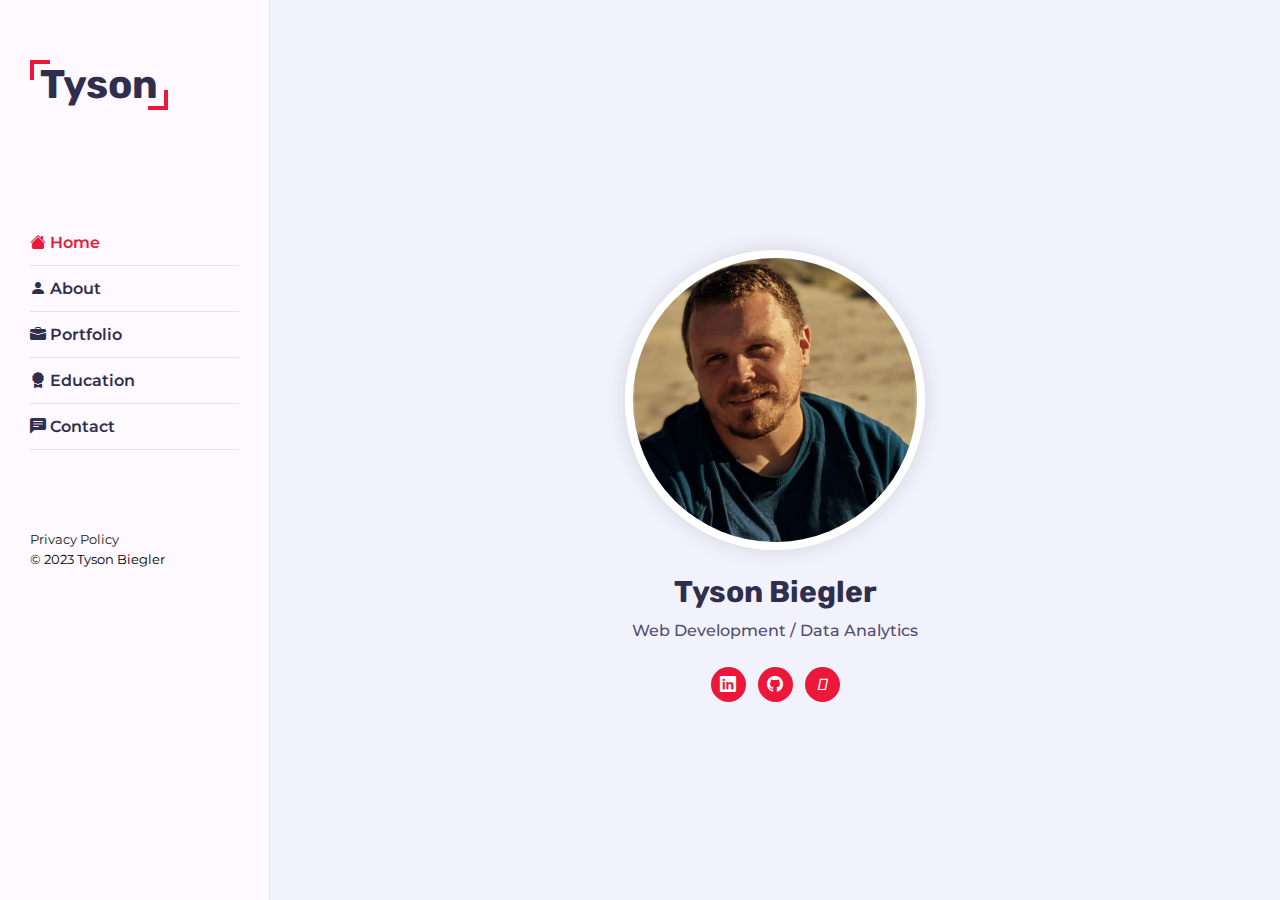
==== commit 41347e0e: "added masters program" ====
--- a/index.html
+++ b/index.html
@@ -57,7 +57,7 @@
             <a href="#portfolio"><i class="bi bi-briefcase-fill"></i> Portfolio</a>
           </li>
           <li>
-            <a href="#certification"><i class="bi bi-award-fill"></i> Certifications</a>
+            <a href="#certification"><i class="bi bi-award-fill"></i> Education</a>
           </li>
           <li>
             <a href="#contact"><i class="bi bi-chat-left-text-fill"></i> Contact</a>
@@ -218,7 +218,7 @@
                                 <i class="fa fa-calendar"></i> 2012 - 2014
                               </h6>
                               <div class="educationNameContainer">
-                              <img class="educationLogo" src="/images/certifications/wsu.png" alt="Washington State University"><h4 class="timeline-title">Bachelors of Psychology</h4>
+                              <img class="educationLogo" src="/images/certifications/wsuicon.png" alt="Washington State University"><h4 class="timeline-title">Bachelors of Psychology</h4>
                               </div>
                               <p class="timeline-text"><i>"This degree emphasizes both the experimental and applied aspects of the discipline. It provides fundamental training in its basic areas (i.e., physiology, learning, cognition, social, developmental, etc.) as well as extensive training in statistical analysis and scientific methodology."</i><a class="quoteLink" href="https://psychology.wsu.edu/undergrad/majoring-in-psychology-new/"><br><br> - Washington State University</a></p>
                           </div>
@@ -371,7 +371,7 @@
                     <h4>Google sheets web scraping geo data based on user inputed locations. Returns racial distribution, voting history and trends, crime data, housing prices, climate, curent and future job growth and other data.</h4>
                     <div class="icon-link"><h4>view page</h4><i class="bi bi-arrow-bar-right"></i>
                     </div>
-                    <div class="icon"><a class="caption-link" target="_blank" href="https://docs.google.com/spreadsheets/d/1Yjc-MZmzSczLXXQK6Znynyb2drnrXnhj_uIGHl4pqo8/copy?""><i class="fa fa-search"></i></a></div>
+                    <div class="icon"><a class="caption-link" target="_blank" href="https://docs.google.com/spreadsheets/d/1Yjc-MZmzSczLXXQK6Znynyb2drnrXnhj_uIGHl4pqo8/copy?"><i class="fa fa-search"></i></a></div>
                   </div>
                 </div>
               </div>
@@ -570,10 +570,54 @@
           <div class="container">
             <div class="row">
               <div class="section-title padd-15">
-                <h2>Latest certification</h2>
+                <h2>Education</h2>
               </div>
             </div>
             <div class="row">
+
+<!-- certification Item -->
+<div class="certification-item padd-15">
+  <div class="certification-item-inner shadow-dark">
+    <div class="certification-img">
+      <img src="/images/certifications/WGU.webp" alt="certification">
+      <div class="certification-date">
+        1 May 2024 - Present
+      </div>
+    </div>
+    <div class="certification-info">
+      <h4 class="certification-title"><a target="_blank" href="">Masters of Science in Data Analytics</a></h4>
+      <p class="certification-description"></p>
+      <p class="certification-tags">Tags :
+        <span class="tag-text">Statistics</span>,
+        <span class="tag-text">Data mining</span>
+        <span class="tag-text">Python</span>
+        <span class="tag-text">Descriptive and predictive analytics</span>
+      </p>
+    </div>
+  </div>
+</div>
+<!-- certification Item End -->
+
+              <!-- certification Item -->
+              <div class="certification-item padd-15">
+                <div class="certification-item-inner shadow-dark">
+                  <div class="certification-img">
+                    <img src="/images/certifications/WSU.png" alt="certification">
+                    <div class="certification-date">
+                      June 2013
+                    </div>
+                  </div>
+                  <div class="certification-info">
+                    <h4 class="certification-title"><a target="_blank" href="https://www.wgu.edu/online-it-degrees/data-analytics-masters-program.html">Bachelors of Science in Psychology</a></h4>
+                    <p class="certification-description"></p>
+                    <p class="certification-tags">Tags :
+                      <span class="tag-text">Statistics</span>,
+                      <span class="tag-text">Research</span>
+                    </p>
+                  </div>
+                </div>
+              </div>
+              <!-- certification Item End -->
               <!-- certification Item -->
               <div class="certification-item padd-15">
                 <div class="certification-item-inner shadow-dark">
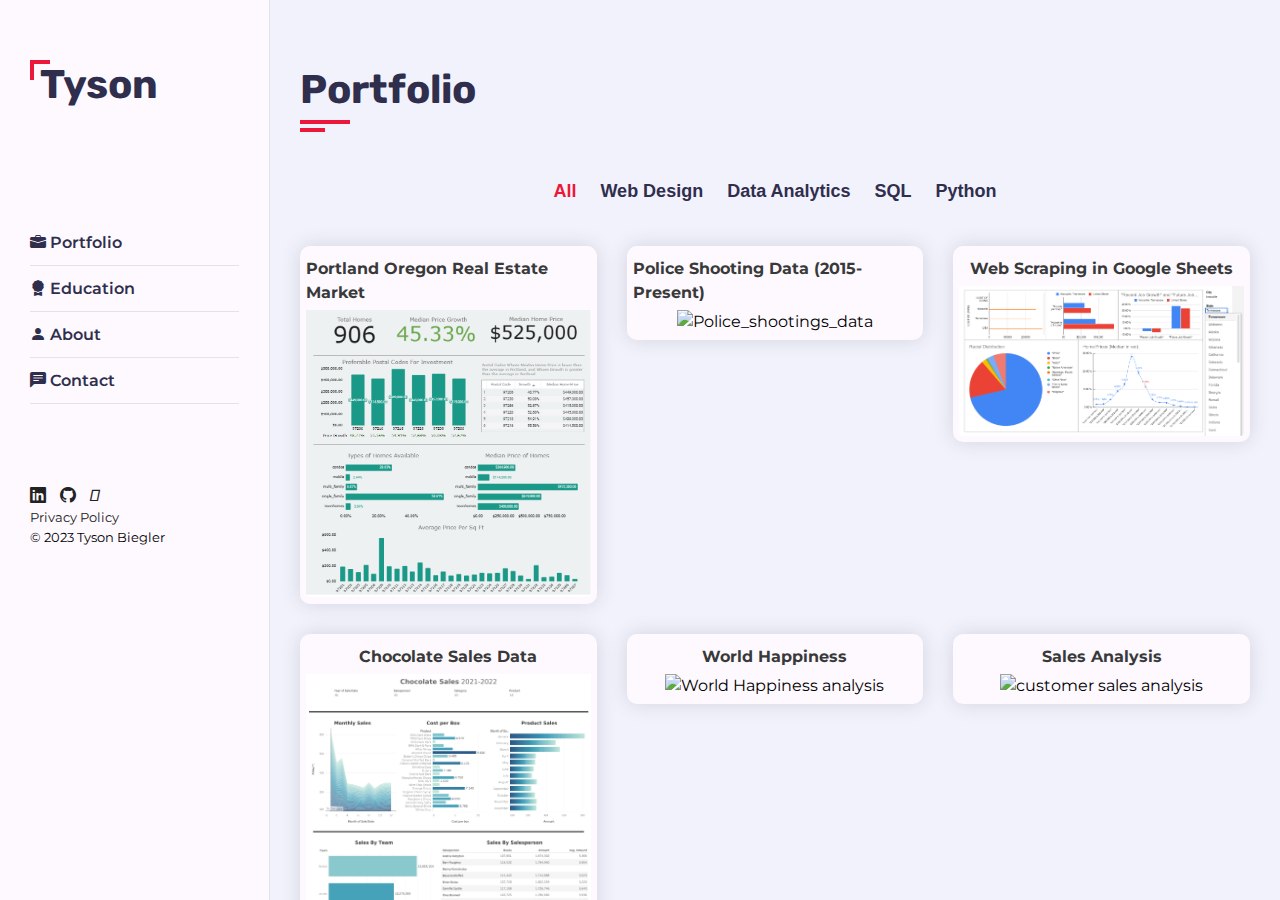
==== commit 9d000d17: "updated styles and directed user to portfolio" ====
--- a/index.html
+++ b/index.html
@@ -20,11 +20,11 @@
   </head>
   <body>
 
-    <div class="preloader">
+    <!-- <div class="preloader">
       <div class="loader">
 
       </div>
-    </div>
+    </div> -->
 
     <!-- Main Container -->
     <div class="main-container">
@@ -44,12 +44,9 @@
         </div>
 
         <ul class="nav">
-          <li>
+          <!-- <li>
             <a href="#home" class="active"><i class="bi bi-house-fill"></i> Home</a>
-          </li>
-          <li>
-            <a href="#about"><i class="bi bi-person-fill"></i> About</a>
-          </li>
+          </li> -->
           <!-- <li>
             <a href="#services"><i class="bi bi-list-ul"></i> Services</a>
           </li> -->
@@ -60,11 +57,18 @@
             <a href="#certification"><i class="bi bi-award-fill"></i> Education</a>
           </li>
           <li>
+            <a href="#about"><i class="bi bi-person-fill"></i> About</a>
+          </li>
+          <li>
             <a href="#contact"><i class="bi bi-chat-left-text-fill"></i> Contact</a>
           </li>
         </ul>
         <!-- copyright -->
-
+        <div class="social-links">
+          <a href="https://www.linkedin.com/in/tysonbiegler/"><i class="bi bi-linkedin"></i></a>
+          <a href="https://github.com/TysonBiegler"><i class="bi bi-github"></i></a>
+          <a href="https://www.freecodecamp.org/tysonbiegler"><i class="fab fa-free-code-camp"></i></a>
+        </div>
         <div class="copyright-text"><a href="privacy-policy.html">Privacy Policy</a></div>
         <div class="copyright-text">&copy; 2023 Tyson Biegler</div>
       </div>
@@ -73,8 +77,8 @@
       <!-- main content -->
       <div class="main-content">
         <!-- Home Section -->
-        <section class="home section active" id="home">
-          <div class="container">
+        <!-- <section class="home section active" id="home"> -->
+          <!-- <div class="container">
             <div class="intro">
               <img src="images/about.jpg" alt="profile" class="shadow-dark" />
               <h1>Tyson Biegler</h1>
@@ -85,7 +89,7 @@
                 <a href="https://www.freecodecamp.org/tysonbiegler"><i class="fab fa-free-code-camp"></i></a>
               </div>
             </div>
-          </div>
+          </div> -->
         </section>
         <!-- Home Section End -->
         <!-- About Section -->
@@ -325,7 +329,7 @@
         <!-- Service Section End -->
 
         <!-- Portfolio Section -->
-        <section class="portfolio section" id="portfolio">
+        <section class="portfolio section active" id="portfolio">
           <div class="container">
             <div class="row">
               <div class="section-title padd-15">
@@ -343,6 +347,24 @@
             </div>
             <div class="row">
 
+<!-- portfolio-item -->
+<div class="portfolio-item padd-15" data-category="data-analytics">
+  <div class="portfolio-item-inner shadow-dark">
+    <h4>Portland Oregon Real Estate Market</h4>
+    <div class="portfolio-img">
+      <img src="images/portfolio/PythonWebScraping.png" alt="Portland Real Estate Data">
+    </div>
+    <div class="portfolio-info">
+      <h4>I used Python to scrape all real estate data for the portland area and found the best zipcode to invest in</h4>
+      <div class="icon-link"><h4>view page</h4><i class="bi bi-arrow-bar-right"></i>
+      </div>
+      <div class="icon"><a class="caption-link" target="_blank" href="https://mavenanalytics.io/project/11303"><i class="fa fa-search"></i></a></div>
+    </div>
+  </div>
+</div>
+<!-- portfolio-item End -->
+
+
 
               <!-- portfolio-item -->
               <div class="portfolio-item padd-15" data-category="data-analytics">
@@ -579,13 +601,13 @@
 <div class="certification-item padd-15">
   <div class="certification-item-inner shadow-dark">
     <div class="certification-img">
-      <img src="/images/certifications/WGU.webp" alt="certification">
+      <img src="/images/certifications/WGUICON.png" alt="certification">
       <div class="certification-date">
         1 May 2024 - Present
       </div>
     </div>
     <div class="certification-info">
-      <h4 class="certification-title"><a target="_blank" href="">Masters of Science in Data Analytics</a></h4>
+      <h4 class="certification-title"><a target="_blank" href="https://www.wgu.edu/online-it-degrees/data-analytics-masters-program.html">Masters of Science in Data Analytics</a></h4>
       <p class="certification-description"></p>
       <p class="certification-tags">Tags :
         <span class="tag-text">Statistics</span>,
@@ -608,7 +630,7 @@
                     </div>
                   </div>
                   <div class="certification-info">
-                    <h4 class="certification-title"><a target="_blank" href="https://www.wgu.edu/online-it-degrees/data-analytics-masters-program.html">Bachelors of Science in Psychology</a></h4>
+                    <h4 class="certification-title"><a target="_blank" href="">Bachelors of Science in Psychology</a></h4>
                     <p class="certification-description"></p>
                     <p class="certification-tags">Tags :
                       <span class="tag-text">Statistics</span>,
--- a/css/style.css
+++ b/css/style.css
@@ -313,7 +313,6 @@
 }
 .aside .nav-toggler.open span {
   background-color: transparent;
-
 }
 
 .aside .nav-toggler span::before {
@@ -413,36 +412,22 @@
   color: #504e70;
 }
 
-.home .intro .social-links {
-  margin-top: 25px;
-}
-
-.home .intro .social-links a {
+.social-links a {
   height: 35px;
   width: 35px;
-  display: inline-block;
-  text-align: center;
-  line-height: 35px;
   color: #ffffff;
-  margin: 0 4px;
-  border-radius: 50%;
-  text-decoration: none;
-  -webkit-transition: all 0.3s ease;
-  transition: all 0.3s ease;
-}
-
+  padding-right: 10px;
+}
 
 a:link {
-    color:#222222
+  color: #222222;
 }
 a:visited {
-    color:#222222
-}
-
-
-
-.home .intro .social-links a:hover {
-  -webkit-transform: scale(1.1);
+  color: #222222;
+}
+
+.social-links a:hover {
+  cursor: pointer;
   transform: scale(1.1);
 }
 
@@ -664,9 +649,7 @@
   overflow-y: auto;
 }
 
-
-
-.experience-container{
+.experience-container {
   display: flex;
   flex-direction: column;
   align-items: center;
@@ -738,8 +721,6 @@
   line-height: 25px;
   margin: 0;
 }
-
-
 
 /* Portfolio section */
 
@@ -799,7 +780,7 @@
   border: 6px solid #fdf9ff;
   background: #fdf9ff;
   border-radius: 10px;
-  overflow:hidden;
+  overflow: hidden;
   cursor: pointer;
   position: relative;
   /* height: 335px; */
@@ -867,7 +848,7 @@
   transform: translateX(20px);
 }
 
-.portfolio .portfolio-item .portfolio-info .icon-link{
+.portfolio .portfolio-item .portfolio-info .icon-link {
   display: flex;
   text-align: center;
   position: absolute;
@@ -876,13 +857,14 @@
 }
 
 .bi-arrow-bar-right {
-color: #fff;
-position: relative;
-bottom: -3px;
-right: -5px;
-}
-
-.portfolio .portfolio-item-inner:hover .portfolio-info .icon, .icon-link {
+  color: #fff;
+  position: relative;
+  bottom: -3px;
+  right: -5px;
+}
+
+.portfolio .portfolio-item-inner:hover .portfolio-info .icon,
+.icon-link {
   opacity: 1;
   -webkit-transform: translateX(0px);
   transform: translateX(0px);
@@ -1050,7 +1032,10 @@
   -webkit-transform: scale(1.1);
   transform: scale(1.1);
 }
-.certification .certification-item-inner .certification-img .certification-date {
+.certification
+  .certification-item-inner
+  .certification-img
+  .certification-date {
   position: absolute;
   padding: 4px 10px;
   border-radius: 5px;
@@ -1064,14 +1049,20 @@
 .certification .certification-item-inner .certification-info {
   padding: 30px 15px;
 }
-.certification .certification-item-inner .certification-info .certification-title {
+.certification
+  .certification-item-inner
+  .certification-info
+  .certification-title {
   font-size: 18px;
   font-weight: 700;
   columns: #302e4d;
   text-transform: capitalize;
   margin-bottom: 10px;
 }
-.certification .certification-item-inner .certification-info .certification-description {
+.certification
+  .certification-item-inner
+  .certification-info
+  .certification-description {
   font-size: 16px;
   line-height: 25px;
   color: #504e70;
@@ -1079,7 +1070,10 @@
   margin-bottom: 15px;
 }
 
-.certification .certification-item-inner .certification-info .certification-tags {
+.certification
+  .certification-item-inner
+  .certification-info
+  .certification-tags {
   font-size: 16px;
   line-height: 25px;
   color: #504e70;
@@ -1087,8 +1081,16 @@
   text-transform: capitalize;
 }
 
-.certification .certification-item-inner .certification-info .certification-tags a,
-.certification .certification-item-inner .certification-info .certification-tags .tag-text {
+.certification
+  .certification-item-inner
+  .certification-info
+  .certification-tags
+  a,
+.certification
+  .certification-item-inner
+  .certification-info
+  .certification-tags
+  .tag-text {
   text-decoration: none;
   font-weight: 600;
 }
@@ -1181,14 +1183,18 @@
 }
 
 body.dark a:link {
-  color:#ffffff
+  color: #ffffff;
 }
 body.dark a:visited {
-  color: #ffffff
+  color: #ffffff;
 }
 
 body.dark .contact .contact-info-item h4,
-body.dark .certification .certification-item-inner .certification-info .certification-title,
+body.dark
+  .certification
+  .certification-item-inner
+  .certification-info
+  .certification-title,
 body.dark .portfolio .portfolio-filter button,
 body.dark .service .service-item .service-item-inner h4,
 body.dark .about .about-content .timeline .timeline-title,
@@ -1210,8 +1216,16 @@
 body.dark .aside .copyright-text,
 body.dark .contact .contact-form .form-item .form-control,
 body.dark .contact .contact-info-item p,
-body.dark .certification .certification-item-inner .certification-info .certification-tags,
-body.dark .certification .certification-item-inner .certification-info .certification-description,
+body.dark
+  .certification
+  .certification-item-inner
+  .certification-info
+  .certification-tags,
+body.dark
+  .certification
+  .certification-item-inner
+  .certification-info
+  .certification-description,
 body.dark .portfolio .portfolio-item-inner,
 body.dark .service .service-item .service-item-inner p,
 body.dark .about .about-content .timeline .timeline-text,
@@ -1271,7 +1285,6 @@
     display: block;
     margin-left: 0;
   }
-
 }
 
 @media (max-width: 991px) {
@@ -1327,5 +1340,3 @@
     max-width: 100%;
   }
 }
-
-
--- a/css/skins/pink.css
+++ b/css/skins/pink.css
@@ -3,14 +3,22 @@
   border-left: 4px solid #ec1839;
 }
 
-.aside .logo a::after {
+.aside .logo s a::after {
   border-right: 4px solid #ec1839;
   border-bottom: 4px solid #ec1839;
 }
 
 .contact .contact-info-item .icon .fa,
-.certification .certification-item-inner .certification-info .certification-tags a,
-.certification .certification-item-inner .certification-info .certification-tags .tag-text,
+.certification
+  .certification-item-inner
+  .certification-info
+  .certification-tags
+  a,
+.certification
+  .certification-item-inner
+  .certification-info
+  .certification-tags
+  .tag-text,
 .lightbox .lightbox-controls .prev-item .fa,
 .lightbox .lightbox-controls .next-item .fa,
 .portfolio .portfolio-item .portfolio-info .icon .fa,
@@ -18,6 +26,7 @@
 .portfolio .portfolio-filter button.active,
 .service .service-item .service-item-inner .icon .fa,
 .about .about-content .about-text h3 span,
+.social-links a:hover,
 body.dark .aside .nav li a:hover,
 body.dark .aside .nav li a.active,
 .aside .nav li a:hover,
--- a/css/skins/green.css
+++ b/css/skins/green.css
@@ -9,8 +9,16 @@
 }
 
 .contact .contact-info-item .icon .fa,
-.certification .certification-item-inner .certification-info .certification-tags a,
-.certification .certification-item-inner .certification-info .certification-tags .tag-text,
+.certification
+  .certification-item-inner
+  .certification-info
+  .certification-tags
+  a,
+.certification
+  .certification-item-inner
+  .certification-info
+  .certification-tags
+  .tag-text,
 .lightbox .lightbox-controls .prev-item .fa,
 .lightbox .lightbox-controls .next-item .fa,
 .portfolio .portfolio-item .portfolio-info .icon .fa,
@@ -18,6 +26,7 @@
 .portfolio .portfolio-filter button.active,
 .service .service-item .service-item-inner .icon .fa,
 .about .about-content .about-text h3 span,
+.social-links a:hover,
 body.dark .aside .nav li a:hover,
 body.dark .aside .nav li a.active,
 .aside .nav li a:hover,
--- a/css/skins/blue.css
+++ b/css/skins/blue.css
@@ -9,8 +9,16 @@
 }
 
 .contact .contact-info-item .icon .fa,
-.certification .certification-item-inner .certification-info .certification-tags a,
-.certification .certification-item-inner .certification-info .certification-tags .tag-text,
+.certification
+  .certification-item-inner
+  .certification-info
+  .certification-tags
+  a,
+.certification
+  .certification-item-inner
+  .certification-info
+  .certification-tags
+  .tag-text,
 .lightbox .lightbox-controls .prev-item .fa,
 .lightbox .lightbox-controls .next-item .fa,
 .portfolio .portfolio-item .portfolio-info .icon .fa,
@@ -18,6 +26,7 @@
 .portfolio .portfolio-filter button.active,
 .service .service-item .service-item-inner .icon .fa,
 .about .about-content .about-text h3 span,
+.social-links a:hover,
 body.dark .aside .nav li a:hover,
 body.dark .aside .nav li a.active,
 .aside .nav li a:hover,
--- a/css/skins/pink.css
+++ b/css/skins/pink.css
@@ -3,14 +3,22 @@
   border-left: 4px solid #ec1839;
 }
 
-.aside .logo a::after {
+.aside .logo s a::after {
   border-right: 4px solid #ec1839;
   border-bottom: 4px solid #ec1839;
 }
 
 .contact .contact-info-item .icon .fa,
-.certification .certification-item-inner .certification-info .certification-tags a,
-.certification .certification-item-inner .certification-info .certification-tags .tag-text,
+.certification
+  .certification-item-inner
+  .certification-info
+  .certification-tags
+  a,
+.certification
+  .certification-item-inner
+  .certification-info
+  .certification-tags
+  .tag-text,
 .lightbox .lightbox-controls .prev-item .fa,
 .lightbox .lightbox-controls .next-item .fa,
 .portfolio .portfolio-item .portfolio-info .icon .fa,
@@ -18,6 +26,7 @@
 .portfolio .portfolio-filter button.active,
 .service .service-item .service-item-inner .icon .fa,
 .about .about-content .about-text h3 span,
+.social-links a:hover,
 body.dark .aside .nav li a:hover,
 body.dark .aside .nav li a.active,
 .aside .nav li a:hover,
--- a/css/skins/yellow.css
+++ b/css/skins/yellow.css
@@ -9,8 +9,16 @@
 }
 
 .contact .contact-info-item .icon .fa,
-.certification .certification-item-inner .certification-info .certification-tags a,
-.certification .certification-item-inner .certification-info .certification-tags .tag-text,
+.certification
+  .certification-item-inner
+  .certification-info
+  .certification-tags
+  a,
+.certification
+  .certification-item-inner
+  .certification-info
+  .certification-tags
+  .tag-text,
 .lightbox .lightbox-controls .prev-item .fa,
 .lightbox .lightbox-controls .next-item .fa,
 .portfolio .portfolio-item .portfolio-info .icon .fa,
@@ -18,6 +26,7 @@
 .portfolio .portfolio-filter button.active,
 .service .service-item .service-item-inner .icon .fa,
 .about .about-content .about-text h3 span,
+.social-links a:hover,
 body.dark .aside .nav li a:hover,
 body.dark .aside .nav li a.active,
 .aside .nav li a:hover,
--- a/css/skins/orange.css
+++ b/css/skins/orange.css
@@ -9,8 +9,16 @@
 }
 
 .contact .contact-info-item .icon .fa,
-.certification .certification-item-inner .certification-info .certification-tags a,
-.certification .certification-item-inner .certification-info .certification-tags .tag-text,
+.certification
+  .certification-item-inner
+  .certification-info
+  .certification-tags
+  a,
+.certification
+  .certification-item-inner
+  .certification-info
+  .certification-tags
+  .tag-text,
 .lightbox .lightbox-controls .prev-item .fa,
 .lightbox .lightbox-controls .next-item .fa,
 .portfolio .portfolio-item .portfolio-info .icon .fa,
@@ -18,6 +26,7 @@
 .portfolio .portfolio-filter button.active,
 .service .service-item .service-item-inner .icon .fa,
 .about .about-content .about-text h3 span,
+.social-links a:hover,
 body.dark .aside .nav li a:hover,
 body.dark .aside .nav li a.active,
 .aside .nav li a:hover,
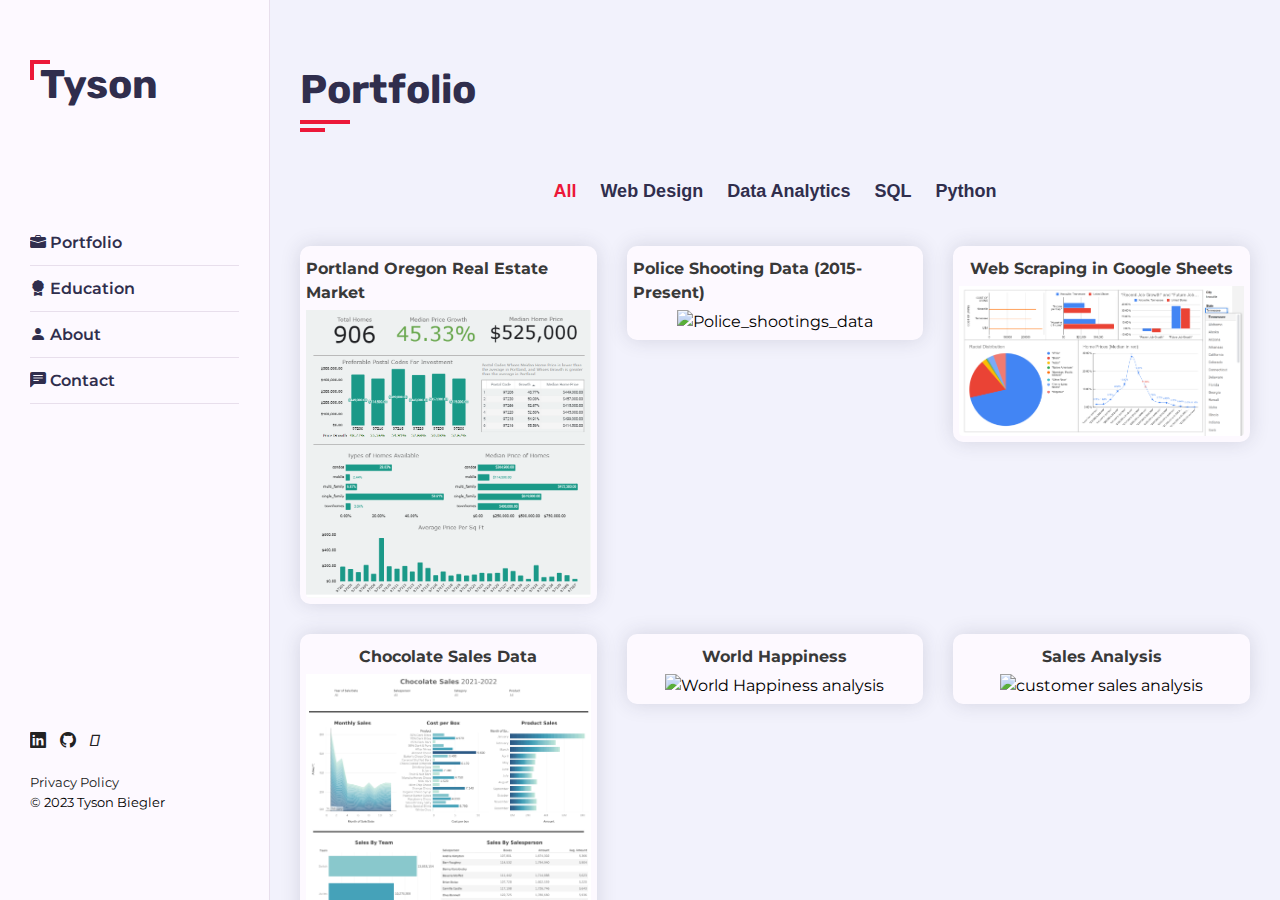
==== commit 4ba9388c: "updated css" ====
--- a/index.html
+++ b/index.html
@@ -42,35 +42,37 @@
         <div class="logo">
           <a href="#">Tyson</a>
         </div>
-
-        <ul class="nav">
-          <!-- <li>
-            <a href="#home" class="active"><i class="bi bi-house-fill"></i> Home</a>
-          </li> -->
-          <!-- <li>
-            <a href="#services"><i class="bi bi-list-ul"></i> Services</a>
-          </li> -->
-          <li>
-            <a href="#portfolio"><i class="bi bi-briefcase-fill"></i> Portfolio</a>
-          </li>
-          <li>
-            <a href="#certification"><i class="bi bi-award-fill"></i> Education</a>
-          </li>
-          <li>
-            <a href="#about"><i class="bi bi-person-fill"></i> About</a>
-          </li>
-          <li>
-            <a href="#contact"><i class="bi bi-chat-left-text-fill"></i> Contact</a>
-          </li>
-        </ul>
-        <!-- copyright -->
-        <div class="social-links">
-          <a href="https://www.linkedin.com/in/tysonbiegler/"><i class="bi bi-linkedin"></i></a>
-          <a href="https://github.com/TysonBiegler"><i class="bi bi-github"></i></a>
-          <a href="https://www.freecodecamp.org/tysonbiegler"><i class="fab fa-free-code-camp"></i></a>
+        <div class="aside-bottom">
+          <ul class="nav">
+            <!-- <li>
+              <a href="#home" class="active"><i class="bi bi-house-fill"></i> Home</a>
+            </li> -->
+            <!-- <li>
+              <a href="#services"><i class="bi bi-list-ul"></i> Services</a>
+            </li> -->
+            <li>
+              <a href="#portfolio"><i class="bi bi-briefcase-fill"></i> Portfolio</a>
+            </li>
+            <li>
+              <a href="#certification"><i class="bi bi-award-fill"></i> Education</a>
+            </li>
+            <li>
+              <a href="#about"><i class="bi bi-person-fill"></i> About</a>
+            </li>
+            <li>
+              <a href="#contact"><i class="bi bi-chat-left-text-fill"></i> Contact</a>
+            </li>
+          </ul>
+        <div class="cc-solial">
+          <div class="social-links">
+            <a href="https://www.linkedin.com/in/tysonbiegler/"><i class="bi bi-linkedin"></i></a>
+            <a href="https://github.com/TysonBiegler"><i class="bi bi-github"></i></a>
+            <a href="https://www.freecodecamp.org/tysonbiegler"><i class="fab fa-free-code-camp"></i></a>
+          </div>
+          <div class="copyright-text"><a href="privacy-policy.html">Privacy Policy</a></div>
+          <div class="copyright-text">&copy; 2023 Tyson Biegler</div>
         </div>
-        <div class="copyright-text"><a href="privacy-policy.html">Privacy Policy</a></div>
-        <div class="copyright-text">&copy; 2023 Tyson Biegler</div>
+      </div>
       </div>
       </div>
       <!-- aside end -->
--- a/css/style.css
+++ b/css/style.css
@@ -412,11 +412,26 @@
   color: #504e70;
 }
 
+.social-links {
+  margin-bottom: 20px;
+}
 .social-links a {
   height: 35px;
   width: 35px;
   color: #ffffff;
   padding-right: 10px;
+  transition: all 0.2s ease-in-out;
+}
+.social-links a:hover {
+  cursor: pointer;
+}
+
+.aside-bottom {
+  display: flex;
+  flex-direction: column;
+  justify-content: space-between;
+  height: 80%;
+  overflow: hidden;
 }
 
 a:link {
@@ -424,11 +439,6 @@
 }
 a:visited {
   color: #222222;
-}
-
-.social-links a:hover {
-  cursor: pointer;
-  transform: scale(1.1);
 }
 
 /* about section */
@@ -747,8 +757,6 @@
   border-bottom: 2px solid transparent;
   white-space: nowrap;
   padding-bottom: 2px;
-  -webkit-transition: all 0.3s ease;
-  transition: all 0.3s ease;
 }
 .portfolio .portfolio-item {
   flex: 0 0 33.33%;
@@ -789,6 +797,8 @@
   flex-direction: column;
   justify-content: center;
   align-items: center;
+
+  transition: all 0.2s ease-in-out;
 }
 
 .portfolio .portfolio-item-inner h4 {
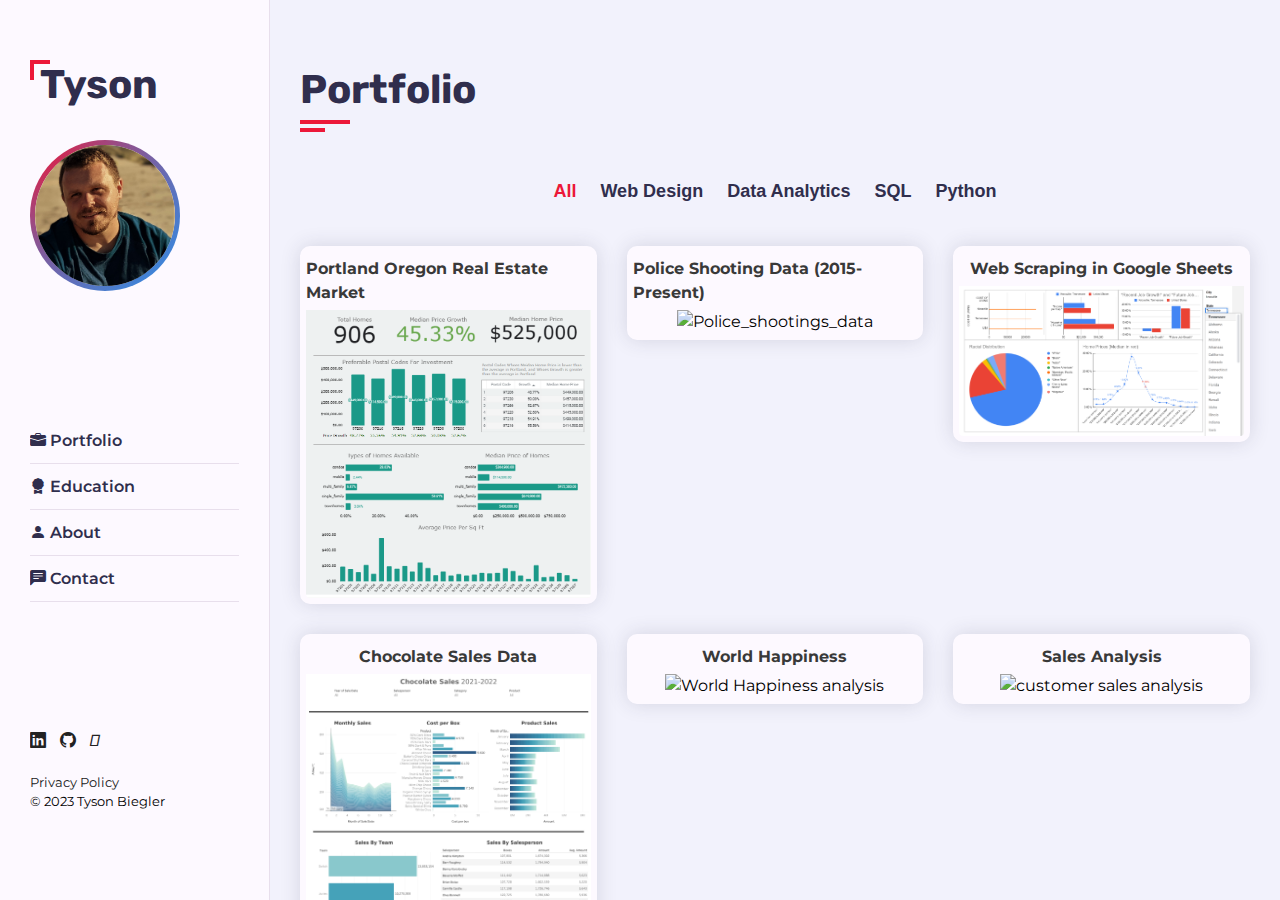
==== commit 576a3c72: "removed some scripts, css" ====
--- a/index.html
+++ b/index.html
@@ -43,7 +43,9 @@
           <a href="#">Tyson</a>
         </div>
         <div class="aside-bottom">
+          <img class="profile_image" src="/images/about.jpg" alt="">
           <ul class="nav">
+
             <!-- <li>
               <a href="#home" class="active"><i class="bi bi-house-fill"></i> Home</a>
             </li> -->
@@ -603,7 +605,7 @@
 <div class="certification-item padd-15">
   <div class="certification-item-inner shadow-dark">
     <div class="certification-img">
-      <img src="/images/certifications/WGUICON.png" alt="certification">
+      <img src="/images/certifications/WGU.PNG" alt="certification">
       <div class="certification-date">
         1 May 2024 - Present
       </div>
@@ -626,13 +628,13 @@
               <div class="certification-item padd-15">
                 <div class="certification-item-inner shadow-dark">
                   <div class="certification-img">
-                    <img src="/images/certifications/WSU.png" alt="certification">
+                    <img src="/images/certifications/WSU.JPG" alt="certification">
                     <div class="certification-date">
                       June 2013
                     </div>
                   </div>
                   <div class="certification-info">
-                    <h4 class="certification-title"><a target="_blank" href="">Bachelors of Science in Psychology</a></h4>
+                    <h4 class="certification-title"><a target="_blank" href="#">Bachelors of Science in Psychology</a></h4>
                     <p class="certification-description"></p>
                     <p class="certification-tags">Tags :
                       <span class="tag-text">Statistics</span>,
@@ -827,7 +829,7 @@
       </div>
 <!-- lightbox End -->
 
-<!--  Style Switcher Demo -->
+ <!-- Style Switcher Demo
 <div class="style-switcher">
   <div class="toggle-style-switcher">
     <i class="fa fa-cog fa-spin"></i>
@@ -852,7 +854,7 @@
         <p class="fas fa-cloud-moon"></p>
       </label>
   </div>
-</div>
+</div> -->
 
 
 <!-- Template Javascript -->
--- a/css/style.css
+++ b/css/style.css
@@ -373,13 +373,13 @@
 }
 
 /* Home secton */
-.home {
+/* .home {
   min-height: 100vh;
   display: -ms-flexbox;
   display: flex;
-}
-
-.home .intro {
+} */
+
+/* .home .intro {
   padding-top: 20%;
   text-align: center;
   display: flex;
@@ -387,16 +387,25 @@
   justify-content: flex-start;
   align-items: center;
   height: 100vh;
-}
-
-.home .intro img {
+} */
+.profile_image {
+  border-radius: 50%;
+  width: 150px;
+  border: double 5px transparent;
+  background-image: linear-gradient(white, white),
+    radial-gradient(circle at top left, #ec1839, #2196f3);
+  background-clip: padding-box, border-box;
+  background-origin: padding-box, border-box;
+  box-sizing: border-box;
+}
+/* .home .intro img {
   height: 300px;
   width: 300px;
   border-radius: 50%;
   border: 8px solid #ffffff;
-}
-
-.home .intro h1 {
+} */
+
+/* .home .intro h1 {
   font-size: 30px;
   color: #302e4d;
   font-family: "Rubik", sans-serif;
@@ -410,7 +419,7 @@
   margin: 0;
   line-height: 22px;
   color: #504e70;
-}
+} */
 
 .social-links {
   margin-bottom: 20px;
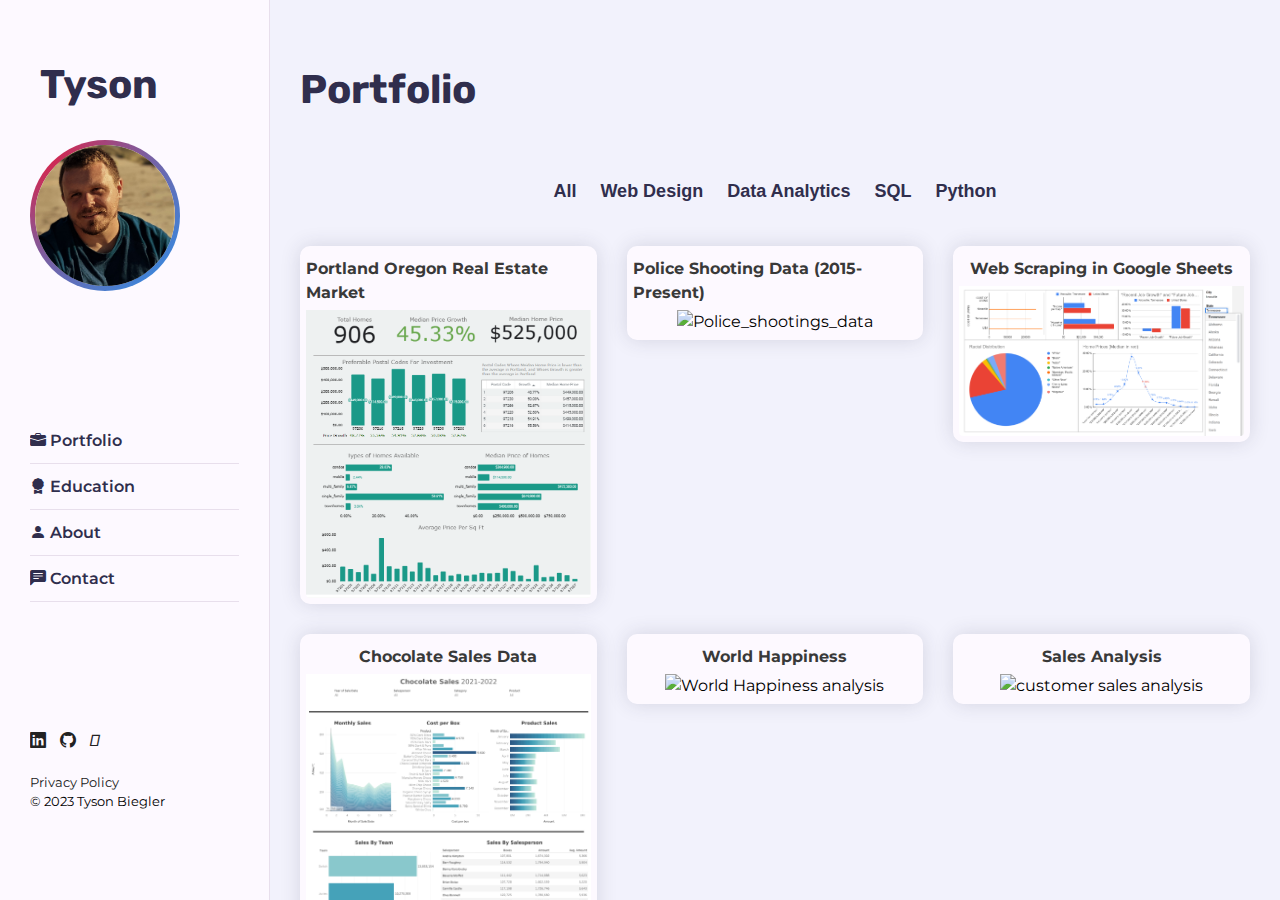
==== commit 67705347: "removed unused code, added education, fixed CSS" ====
--- a/index.html
+++ b/index.html
@@ -1,31 +1,15 @@
 <!DOCTYPE html>
 <html lang="en">
   <head>
-    <title>Tyson Biegler's portfolio for web design and data analytics</title>
+    <title>Tyson Biegler - Data Analytics Portfolio</title>
     <meta charset="utf-8" />
     <meta name="viewport" content="width=device-width">
-    <meta name="description" content="Tyson Biegler's portfolio for web design and data analytics">
+    <meta name="description" content="Tyson Biegler - Data Analytics Portfolio">
     <script src="https://kit.fontawesome.com/125df990b1.js" crossorigin="anonymous"></script>
-    <link rel="stylesheet" href="css/styleSwitcher.css" type="text/css" />
     <link rel="stylesheet" href="css/style.css" type="text/css" />
-    <link rel="stylesheet" href="css/skins/pink.css" type="text/css" />
     <link rel="stylesheet" href="https://cdn.jsdelivr.net/npm/bootstrap-icons@1.10.2/font/bootstrap-icons.css">
-    <!-- Style Switcher Demo -->
-    <link rel="stylesheet" class="alternate-style" title="green" href="css/skins/green.css" type="text/css" disabled/>
-    <link rel="stylesheet" class="alternate-style" title="blue" href="css/skins/blue.css" type="text/css" disabled/>
-    <link rel="stylesheet" class="alternate-style" title="pink" href="css/skins/pink.css" type="text/css" disabled/>
-    <link rel="stylesheet" class="alternate-style" title="yellow" href="css/skins/yellow.css" type="text/css" disabled/>
-    <link rel="stylesheet" class="alternate-style" title="orange" href="css/skins/orange.css" type="text/css" disabled/>
-
   </head>
   <body>
-
-    <!-- <div class="preloader">
-      <div class="loader">
-
-      </div>
-    </div> -->
-
     <!-- Main Container -->
     <div class="main-container">
       <!-- aside -->
@@ -45,13 +29,6 @@
         <div class="aside-bottom">
           <img class="profile_image" src="/images/about.jpg" alt="">
           <ul class="nav">
-
-            <!-- <li>
-              <a href="#home" class="active"><i class="bi bi-house-fill"></i> Home</a>
-            </li> -->
-            <!-- <li>
-              <a href="#services"><i class="bi bi-list-ul"></i> Services</a>
-            </li> -->
             <li>
               <a href="#portfolio"><i class="bi bi-briefcase-fill"></i> Portfolio</a>
             </li>
@@ -65,7 +42,7 @@
               <a href="#contact"><i class="bi bi-chat-left-text-fill"></i> Contact</a>
             </li>
           </ul>
-        <div class="cc-solial">
+        <div class="cc-social">
           <div class="social-links">
             <a href="https://www.linkedin.com/in/tysonbiegler/"><i class="bi bi-linkedin"></i></a>
             <a href="https://github.com/TysonBiegler"><i class="bi bi-github"></i></a>
@@ -80,22 +57,6 @@
       <!-- aside end -->
       <!-- main content -->
       <div class="main-content">
-        <!-- Home Section -->
-        <!-- <section class="home section active" id="home"> -->
-          <!-- <div class="container">
-            <div class="intro">
-              <img src="images/about.jpg" alt="profile" class="shadow-dark" />
-              <h1>Tyson Biegler</h1>
-              <p>Web Development / Data Analytics</p>
-              <div class="social-links">
-                <a href="https://www.linkedin.com/in/tysonbiegler/"><i class="bi bi-linkedin"></i></a>
-                <a href="https://github.com/TysonBiegler"><i class="bi bi-github"></i></a>
-                <a href="https://www.freecodecamp.org/tysonbiegler"><i class="fab fa-free-code-camp"></i></a>
-              </div>
-            </div>
-          </div> -->
-        </section>
-        <!-- Home Section End -->
         <!-- About Section -->
         <section class="about section" id="about">
           <div class="container">
@@ -182,6 +143,25 @@
                     <div class="row">
                       <div class="timeline-box padd-15">
                         <div class="timeline shadow-dark">
+<!-- Timeline Item -->
+<div class="timeline-item">
+  <div class="circle-dot"></div>
+    <h6 class="timeline-date">
+      <i class="fa fa-calendar"></i> 2024 - Present
+    </h6>
+    <div class="educationNameContainer">
+    <img class="educationLogo" src="/images/certifications/WGU.PNG" alt="WGU"><h4 class="timeline-title">Master of Science, Data Analytics</h4>
+    </div>
+    <p class="timeline-text"><i>"The MS Data Analytics degree prepares statisticians, analysts, data
+      managers, programmers, and other business and IT professionals for
+      successful and rewarding careers in the high-demand field of data
+      analytics through cutting-edge courses in data mining, manipulation,
+      analysis, and visualization. The program empowers graduates to use
+      powerful tools to implement industry-standard techniques in order to
+      solve problems, identify trends, and make predictions.      "
+    </i><a class="quoteLink" href=""><br><br> - WGU MSDA</a></p>
+</div>
+<!-- Timeline Item End -->
                           <!-- Timeline Item -->
                           <div class="timeline-item">
                             <div class="circle-dot"></div>
@@ -226,58 +206,15 @@
                                 <i class="fa fa-calendar"></i> 2012 - 2014
                               </h6>
                               <div class="educationNameContainer">
-                              <img class="educationLogo" src="/images/certifications/wsuicon.png" alt="Washington State University"><h4 class="timeline-title">Bachelors of Psychology</h4>
+                              <img class="educationLogo" src="/images/certifications/wsuIcon.png" alt="Washington State University"><h4 class="timeline-title">Bachelors of Psychology</h4>
                               </div>
                               <p class="timeline-text"><i>"This degree emphasizes both the experimental and applied aspects of the discipline. It provides fundamental training in its basic areas (i.e., physiology, learning, cognition, social, developmental, etc.) as well as extensive training in statistical analysis and scientific methodology."</i><a class="quoteLink" href="https://psychology.wsu.edu/undergrad/majoring-in-psychology-new/"><br><br> - Washington State University</a></p>
                           </div>
                          <!-- Timeline Item End -->
-
-                        </div>
-                      </div>
-                    </div>
-                  </div>
- <!--                 <div class="experience padd-15">
-                    <h3 class="title">Experience</h3>
-                    <div class="row">
-                      <div class="timeline-box padd-15">
-                        <div class="timeline shadow-dark">
-
-                          <div class="timeline-item">
-                            <div class="circle-dot"></div>
-                              <h6 class="timeline-date">
-                                <i class="fa fa-calendar"></i> 2013 - 2015
-                              </h6>
-                              <h4 class="timeline-title">Backend Developer</h4>
-                              <p class="timeline-text">Lorem ipsum dolor sit amet, consectetur adipiscing elit. Quisque scelerisque diam non
-                                nisi semper, et elementum lorem ornare.</p>
-                          </div>
-
-
-                          <div class="timeline-item">
-                            <div class="circle-dot"></div>
-                              <h6 class="timeline-date">
-                                <i class="fa fa-calendar"></i> 2011 - 2013
-                              </h6>
-                              <h4 class="timeline-title">Frontend Developer</h4>
-                              <p class="timeline-text">Lorem ipsum dolor sit amet, consectetur adipiscing elit. Quisque scelerisque diam non
-                                nisi semper, et elementum lorem ornare.</p>
-                          </div>
-
-                          <div class="timeline-item">
-                            <div class="circle-dot"></div>
-                              <h6 class="timeline-date">
-                                <i class="fa fa-calendar"></i> 2008 - 2011
-                              </h6>
-                              <h4 class="timeline-title">Data Analyst</h4>
-                              <p class="timeline-text">Lorem ipsum dolor sit amet, consectetur adipiscing elit. Quisque scelerisque diam non
-                                nisi semper, et elementum lorem ornare.</p>
-                          </div>
-
-                        </div>
-                      </div>
-                    </div>
-                  </div>
-                -->
+                        </div>
+                      </div>
+                    </div>
+                  </div>
                 </div>
               </div>
             </div>
@@ -607,7 +544,7 @@
     <div class="certification-img">
       <img src="/images/certifications/WGU.PNG" alt="certification">
       <div class="certification-date">
-        1 May 2024 - Present
+        <h3>May 2024 - Present</h3>
       </div>
     </div>
     <div class="certification-info">
@@ -630,7 +567,7 @@
                   <div class="certification-img">
                     <img src="/images/certifications/WSU.JPG" alt="certification">
                     <div class="certification-date">
-                      June 2013
+                      <h3>June 2013</h3>
                     </div>
                   </div>
                   <div class="certification-info">
@@ -650,7 +587,7 @@
                   <div class="certification-img">
                     <img src="images/certifications/harvard.jpg" alt="certification">
                     <div class="certification-date">
-                      15 November 2022
+                      <h3>15 November 2022</h3>
                     </div>
                   </div>
                   <div class="certification-info">
@@ -672,7 +609,7 @@
                   <div class="certification-img">
                     <img src="images/certifications/1.png" alt="certification">
                     <div class="certification-date">
-                      15 May 2022
+                      <h3>15 May 2022</h3>
                     </div>
                   </div>
                   <div class="certification-info">
@@ -695,7 +632,7 @@
                   <div class="certification-img">
                     <img src="images/certifications/2.png" alt="certification">
                     <div class="certification-date">
-                      8 Apr 2022
+                      <h3>8 Apr 2022</h3>
                     </div>
                   </div>
                   <div class="certification-info">
@@ -715,7 +652,7 @@
                   <div class="certification-img">
                     <img src="images/certifications/3.png" alt="certification">
                     <div class="certification-date">
-                      7 Dec 2020
+                      <h3>7 Dec 2020</h3>
                     </div>
                   </div>
                   <div class="certification-info">
@@ -732,7 +669,7 @@
                   <div class="certification-img">
                     <img src="images/certifications/4.png" alt="certification">
                     <div class="certification-date">
-                      28 Feb 2022
+                      <h3>28 Feb 2022</h3>
                     </div>
                   </div>
                   <div class="certification-info">
@@ -829,38 +766,8 @@
       </div>
 <!-- lightbox End -->
 
- <!-- Style Switcher Demo
-<div class="style-switcher">
-  <div class="toggle-style-switcher">
-    <i class="fa fa-cog fa-spin"></i>
-  </div>
-  <h5>Style Switcher</h5>
-    <ul>
-      <li><a href="javascript:void(0)" title="green" style="background-color:  #72b626" onclick="setActiveStyle('green')"></a></li>
-      <li><a href="javascript:void(0)" title="blue" style="background-color: #2196f3" onclick="setActiveStyle('blue')"></a></li>
-      <li><a href="javascript:void(0)" title="pink" style="background-color: #ec1839" onclick="setActiveStyle('pink')"></a></li>
-      <li><a href="javascript:void(0)" title="yellow" style="background-color: #ffb400" onclick="setActiveStyle('yellow')"></a></li>
-      <li><a href="javascript:void(0)" title="orange" style="background-color: #fa5b0f" onclick="setActiveStyle('orange')"></a></li>
-    </ul>
-
-      <h5>Toggle Night Mode</h5>
-    <div class="night-mode-selector">
-      <label class="sun">
-        <input type="radio" class="body-skin" name="body-style" value="light" checked="true">
-        <p class="far fa-sun"></p>
-      </label>
-      <label class="moon">
-        <input type="radio" class="body-skin" name="body-style" value="dark">
-        <p class="fas fa-cloud-moon"></p>
-      </label>
-  </div>
-</div> -->
-
-
 <!-- Template Javascript -->
 <script src="js/script.js"></script>
-<!-- Live Style js - demo -->
-<script src="js/styleSwitcher.js"></script>
   </body>
 </html>
 
--- a/css/style.css
+++ b/css/style.css
@@ -57,30 +57,7 @@
 .section.active {
   opacity: 1;
   z-index: 2;
-  /* -webkit-animation: slideSection 1s ease;
-  animation: slideSection 1s ease; */
-}
-
-/* @-webkit-keyframes slideSection {
-  0% {
-    -webkit-transform: translateX(100%);
-    transform: translateX(100%);
-  }
-  100% {
-    -webkit-transform: translateX(0%);
-    transform: translateX(0%);
-  }
-}
-@keyframes slideSection {
-  0% {
-    -webkit-transform: translateX(100%);
-    transform: translateX(100%);
-  }
-  100% {
-    -webkit-transform: translateX(0%);
-    transform: translateX(0%);
-  }
-} */
+}
 
 .section .container {
   padding-top: 60px;
@@ -177,59 +154,6 @@
   display: none !important;
 }
 
-/* loading spinner */
-.preloader {
-  background-color: #222222;
-  position: fixed;
-  left: 0;
-  top: 0;
-  height: 100%;
-  width: 100%;
-  z-index: 150;
-  display: -ms-flexbox;
-  display: flex;
-  -ms-flex-align: center;
-  align-items: center;
-  -ms-flex-pack: center;
-  justify-content: center;
-  -webkit-transition: all 1s ease;
-  transition: all 1s ease;
-}
-.preloader.opacity-0 {
-  opacity: 0;
-}
-
-.preloader .loader {
-  height: 40px;
-  width: 40px;
-  border: 5px double #e3e3e3;
-  border-radius: 50%;
-  border-top: 5px solid transparent;
-  border-bottom: 5px solid transparent;
-  -webkit-animation: spin 2s linear infinite;
-  animation: spin 2s linear infinite;
-}
-@-webkit-keyframes spin {
-  0% {
-    -webkit-transform: rotate(0deg);
-    transform: rotate(0deg);
-  }
-  100% {
-    -webkit-transform: rotate(360deg);
-    transform: rotate(360deg);
-  }
-}
-
-@keyframes spin {
-  0% {
-    -webkit-transform: rotate(0deg);
-    transform: rotate(0deg);
-  }
-  100% {
-    -webkit-transform: rotate(360deg);
-    transform: rotate(360deg);
-  }
-}
 /* Aside */
 .aside {
   width: 270px;
@@ -371,23 +295,6 @@
   font-size: 13px;
   columns: #7d7d7d;
 }
-
-/* Home secton */
-/* .home {
-  min-height: 100vh;
-  display: -ms-flexbox;
-  display: flex;
-} */
-
-/* .home .intro {
-  padding-top: 20%;
-  text-align: center;
-  display: flex;
-  flex-direction: column;
-  justify-content: flex-start;
-  align-items: center;
-  height: 100vh;
-} */
 .profile_image {
   border-radius: 50%;
   width: 150px;
@@ -398,28 +305,6 @@
   background-origin: padding-box, border-box;
   box-sizing: border-box;
 }
-/* .home .intro img {
-  height: 300px;
-  width: 300px;
-  border-radius: 50%;
-  border: 8px solid #ffffff;
-} */
-
-/* .home .intro h1 {
-  font-size: 30px;
-  color: #302e4d;
-  font-family: "Rubik", sans-serif;
-  font-weight: 700;
-  margin: 20px 0 5px;
-}
-
-.home .intro p {
-  font-size: 16px;
-  font-weight: 500;
-  margin: 0;
-  line-height: 22px;
-  color: #504e70;
-} */
 
 .social-links {
   margin-bottom: 20px;
@@ -547,6 +432,10 @@
 }
 .about .about-content .skills .skill-item {
   margin-bottom: 30px;
+}
+
+.progress-in {
+  background-color: #ec1839;
 }
 .about .about-content .skills .skill-item .progress .progress-in {
   position: absolute;
@@ -1058,11 +947,17 @@
   position: absolute;
   padding: 4px 10px;
   border-radius: 5px;
-  color: #ffffff;
+  background: rgba(255, 255, 255, 0.87);
+  color: #373737;
   font-weight: 600;
   font-size: 14px;
   left: 15px;
-  bottom: 15px;
+  bottom: 5px;
+}
+.certification-date h3 {
+  background: -webkit-linear-gradient(#b1b1b1, #302e4d);
+  -webkit-background-clip: text;
+  -webkit-text-fill-color: transparent;
 }
 
 .certification .certification-item-inner .certification-info {
